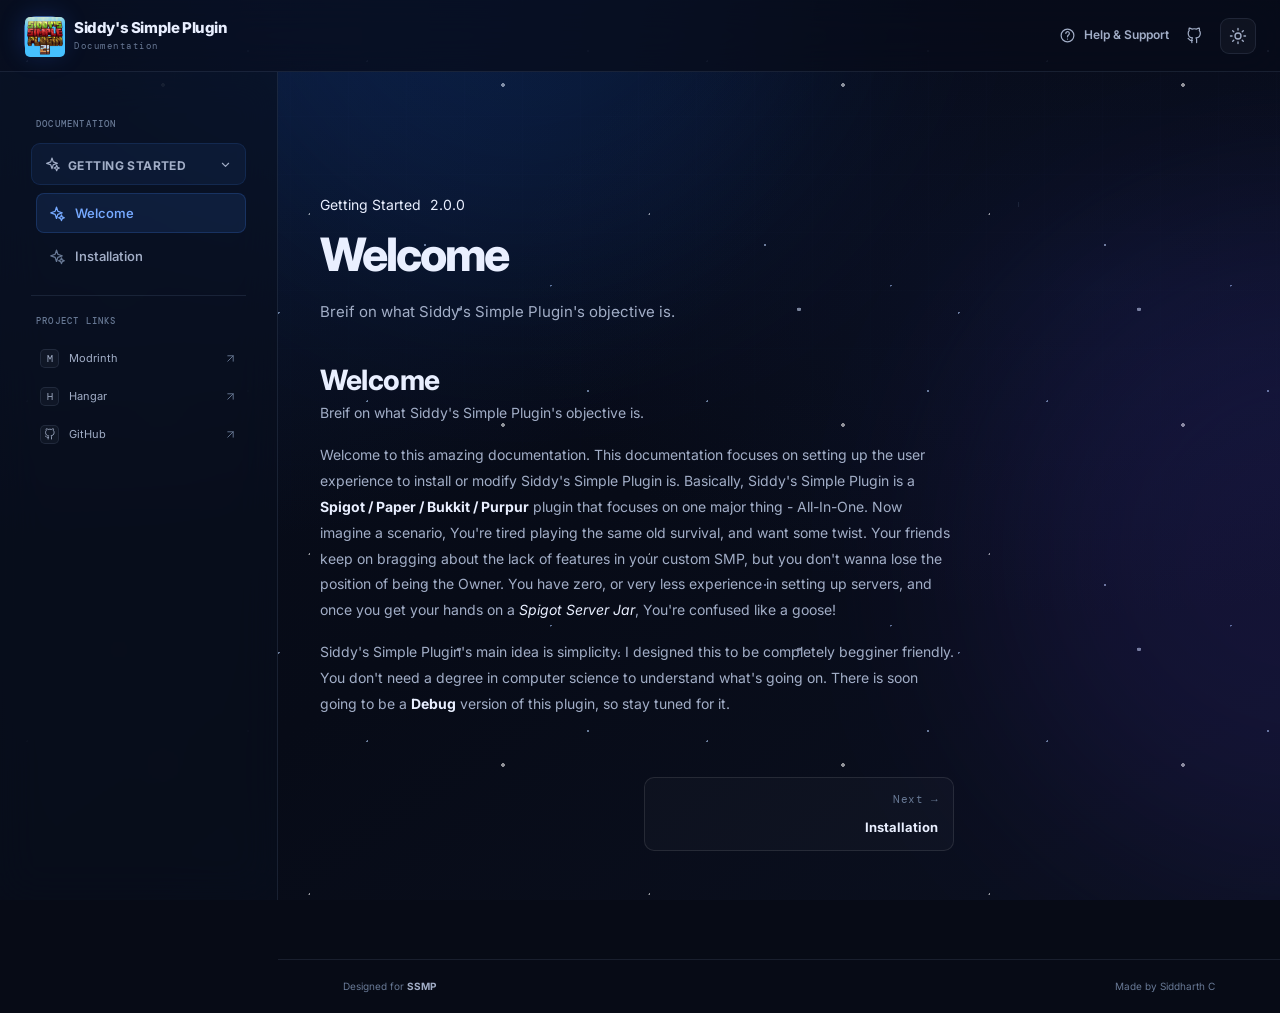
==== index.html @ e2af3f94 "Added Documentation Website" ====
<!DOCTYPE html>
<html lang="en">
<head>
    <meta charset="UTF-8">
    <meta name="viewport" content="width=device-width, initial-scale=1.0">
    <meta name="theme-color" content="#080d1c">
    <meta name="description" content="Official documentation for Siddy's Simple Plugin — a powerful, lightweight Minecraft server plugin.">
    <title>SSMP Documentation</title>

    <link rel="preconnect" href="https://fonts.googleapis.com">
    <link rel="preconnect" href="https://fonts.gstatic.com" crossorigin>
    <link href="https://fonts.googleapis.com/css2?family=DM+Mono:wght@400;500&family=Inter:wght@400;500;600;700;800&display=swap" rel="stylesheet">

    <link rel="stylesheet" href="assets/css/style.css">

    <script src="assets/js/config.js" defer></script>
    <script src="assets/js/markdown.js" defer></script>
    <script src="assets/js/navigation.js" defer></script>
    <script src="assets/js/search.js" defer></script>
    <script src="assets/js/app.js" defer></script>
</head>

<body>
    <div class="space-background" aria-hidden="true">
        <div class="space-grid"></div>
        <div class="space-stars"></div>
        <div class="nebula nebula-one"></div>
        <div class="nebula nebula-two"></div>
    </div>
    

    <div class="app-shell">

        <header class="topbar">

            <div class="topbar-brand">
                <button
                    class="icon-button mobile-menu-button"
                    id="mobile-menu-button"
                    type="button"
                    aria-label="Open navigation"
                    aria-controls="sidebar"
                    aria-expanded="false"
                >
                    <svg viewBox="0 0 24 24" aria-hidden="true">
                        <path d="M4 6h16M4 12h16M4 18h16"/>
                    </svg>
                </button>

                <a class="brand-link" >
                    <div class="brand-logo">
    <img src="./external-textures/main-logo-renewed_image.png" alt="SSMP Documentation" class="brand-logo-image" height="40px" style="border-radius: 5px;">
</div>

                    <div class="brand-copy">
                        <span class="brand-name">Siddy's Simple Plugin</span>
                        <span class="brand-subtitle">Documentation</span>
                    </div>
                </a>
            </div>
                

            <div class="topbar-actions">

                <a
                    class="topbar-link"
                    id="help-link"
                    href="https://github.com/SiddharthC0/siddys-simple-plugin/issues"
                    target="_blank"
                    rel="noopener noreferrer"
                >
                    <svg viewBox="0 0 24 24" aria-hidden="true">
                        <circle cx="12" cy="12" r="9"/>
                        <path d="M9.6 9a2.5 2.5 0 1 1 4.3 1.8c-1.1 1-1.9 1.3-1.9 3"/>
                        <path d="M12 17h.01"/>
                    </svg>

                    <span>Help &amp; Support</span>
                </a>

                <a
                    class="github-link"
                    id="github-link"
                    href="https://github.com/SiddharthC0/siddys-simple-plugin"
                    target="_blank"
                    rel="noopener noreferrer"
                    aria-label="GitHub repository"
                >
                    <svg viewBox="0 0 24 24" aria-hidden="true">
                        <path d="M9 19c-4.3 1.4-4.3-2.5-6-3m12 6v-3.9a3.4 3.4 0 0 0-.9-2.7c3-.3 6.1-1.5 6.1-6.7a5.2 5.2 0 0 0-1.4-3.6 4.8 4.8 0 0 0-.1-3.6s-1.1-.3-3.7 1.4a13 13 0 0 0-6.7 0C5.7 1.2 4.6 1.5 4.6 1.5a4.8 4.8 0 0 0-.1 3.6 5.2 5.2 0 0 0-1.4 3.6c0 5.2 3.1 6.4 6.1 6.7a3.4 3.4 0 0 0-.9 2.7V22"/>
                    </svg>
                </a>

                <button
                    class="icon-button theme-toggle"
                    id="theme-toggle"
                    type="button"
                    aria-label="Toggle light and dark theme"
                >
                    <svg class="sun-icon" viewBox="0 0 24 24" aria-hidden="true">
                        <circle cx="12" cy="12" r="4"/>
                        <path d="M12 2v2m0 16v2M4.93 4.93l1.42 1.42m11.3 11.3 1.42 1.42M2 12h2m16 0h2M4.93 19.07l1.42-1.42m11.3-11.3 1.42-1.42"/>
                    </svg>

                    <svg class="moon-icon" viewBox="0 0 24 24" aria-hidden="true">
                        <path d="M20.5 14.5A8.5 8.5 0 0 1 9.5 3.5 8.5 8.5 0 1 0 20.5 14.5Z"/>
                    </svg>
                </button>

            </div>
        </header>

        <div class="workspace">

            <aside class="sidebar" id="sidebar">
                <div class="sidebar-inner">

                    <div class="sidebar-section-heading">
                        <span>DOCUMENTATION</span>
                    </div>

                    <nav
                        class="navigation"
                        id="documentation-navigation"
                        aria-label="Documentation navigation"
                    >
                        <div class="navigation-loading">
                            Loading documentation...
                        </div>
                    </nav>

                    <div class="sidebar-divider"></div>

                    <div class="sidebar-section-heading">
                        <span>PROJECT LINKS</span>
                    </div>

                    <nav class="project-links" aria-label="Project links">

                        <a
                            id="modrinth-link"
                            href="https://modrinth.com/plugin/siddys-simple-plugin"
                            target="_blank"
                            rel="noopener noreferrer"
                        >
                            <span class="project-link-icon">M</span>
                            <span>Modrinth</span>

                            <svg viewBox="0 0 24 24" aria-hidden="true">
                                <path d="M7 17 17 7M7 7h10v10"/>
                            </svg>
                        </a>

                        <a
                            id="hangar-link"
                            href="https://hangar.papermc.io/"
                            target="_blank"
                            rel="noopener noreferrer"
                        >
                            <span class="project-link-icon">H</span>
                            <span>Hangar</span>

                            <svg viewBox="0 0 24 24" aria-hidden="true">
                                <path d="M7 17 17 7M7 7h10v10"/>
                            </svg>
                        </a>

                        <a
                            href="https://github.com/SiddharthC0/siddys-simple-plugin"
                            target="_blank"
                            rel="noopener noreferrer"
                        >
                            <span class="project-link-icon">
                                <svg viewBox="0 0 24 24" aria-hidden="true">
                                    <path d="M9 19c-4.3 1.4-4.3-2.5-6-3m12 6v-3.9a3.4 3.4 0 0 0-.9-2.7c3-.3 6.1-1.5 6.1-6.7a5.2 5.2 0 0 0-1.4-3.6 4.8 4.8 0 0 0-.1-3.6s-1.1-.3-3.7 1.4a13 13 0 0 0-6.7 0C5.7 1.2 4.6 1.5 4.6 1.5a4.8 4.8 0 0 0-.1 3.6 5.2 5.2 0 0 0-1.4 3.6c0 5.2 3.1 6.4 6.1 6.7a3.4 3.4 0 0 0-.9 2.7V22"/>
                                </svg>
                            </span>

                            <span>GitHub</span>

                            <svg viewBox="0 0 24 24" aria-hidden="true">
                                <path d="M7 17 17 7M7 7h10v10"/>
                            </svg>
                        </a>

                    </nav>

                    
                </div>
            </aside>

            <div class="sidebar-backdrop" id="sidebar-backdrop"></div>

            <main class="main-area" id="main-area">

                
                <div class="document-layout">

                    <article class="document" id="document-content">
                        <div class="document-loading">
                            <div class="loading-orbit"></div>
                            <span>Preparing your documentation...</span>
                        </div>
                    </article>

                    <aside class="toc-sidebar" id="toc-sidebar">
                        <div class="toc-sticky">

                            <span class="toc-heading"></span>

                            <nav
                                class="table-of-contents"
                                id="table-of-contents"
                                aria-label="On this page"
                            >
                                <span class="toc-empty">No sections yet.</span>
                            </nav>

                        </div>
                    </aside>

                </div>

                <footer class="document-footer">
                    <span>Designed for <strong>SSMP</strong></span>
                    <span>Made by Siddharth C</span>
                </footer>

            </main>

        </div>
    </div>

    <div class="search-overlay" id="search-overlay" aria-hidden="true">

        <div class="search-dialog" role="dialog" aria-modal="true" aria-label="Search documentation">

            <div class="search-input-wrapper">

                <svg viewBox="0 0 24 24" aria-hidden="true">
                    <circle cx="11" cy="11" r="7"/>
                    <path d="m16 16 4 4"/>
                </svg>

                <input
                    id="search-input"
                    type="search"
                    placeholder="Search documentation..."
                    autocomplete="off"
                >

                <kbd>ESC</kbd>

            </div>

            <div class="search-results" id="search-results">

                <div class="search-empty-state">

                    <span class="search-empty-icon">
                        <svg viewBox="0 0 24 24" aria-hidden="true">
                            <circle cx="11" cy="11" r="7"/>
                            <path d="m16 16 4 4"/>
                        </svg>
                    </span>

                    <strong>Find something</strong>
                    <span>Search pages, commands, permissions and more.</span>

                </div>

            </div>

            <div class="search-dialog-footer">
                <span><kbd>↑</kbd><kbd>↓</kbd> Navigate</span>
                <span><kbd>ENTER</kbd> Open</span>
                <span><kbd>ESC</kbd> Close</span>
            </div>

        </div>

    </div>

    
    <div class="toast-container" id="toast-container" aria-live="polite"></div>

    <noscript>
        <div class="noscript-warning">
            This documentation website requires JavaScript to display its content.
        </div>
    </noscript>

</body>
</html>
---- assets/css/style.css ----
:root {
    color-scheme: dark;
    --bg: #070b16;
    --bg-secondary: #0b1121;
    --surface: rgba(15, 23, 42, .78);
    --surface-solid: #101a2d;
    --surface-hover: rgba(35, 52, 82, .55);
    --surface-active: rgba(44, 91, 170, .17);
    --border: rgba(148, 169, 207, .13);
    --border-strong: rgba(148, 169, 207, .22);
    --text: #e9efff;
    --text-secondary: #a2aec7;
    --text-muted: #687995;
    --accent: #76a9ff;
    --accent-strong: #4389ff;
    --accent-soft: rgba(73, 137, 255, .14);
    --accent-glow: rgba(49, 115, 255, .22);
    --success: #4dd5a0;
    --warning: #f4bd68;
    --danger: #ff7185;
    --code-bg: #080e1b;
    --topbar-height: 72px;
    --sidebar-width: 278px;
    --toc-width: 220px;
    --content-width: 820px;
    --radius-sm: 8px;
    --radius-md: 12px;
    --radius-lg: 18px;
    --font: "Inter", -apple-system, BlinkMacSystemFont, "Segoe UI", sans-serif;
    --mono: "DM Mono", Consolas, monospace;
    --transition: .2s ease;
}

[data-theme="light"] {
    color-scheme: light;
    --bg: #edf2fb;
    --bg-secondary: #f5f7fc;
    --surface: rgba(255, 255, 255, .82);
    --surface-solid: #ffffff;
    --surface-hover: rgba(222, 233, 251, .8);
    --surface-active: rgba(61, 119, 224, .10);
    --border: rgba(50, 75, 119, .13);
    --border-strong: rgba(50, 75, 119, .23);
    --text: #17243c;
    --text-secondary: #52627d;
    --text-muted: #8492aa;
    --accent: #326fd1;
    --accent-strong: #245fc0;
    --accent-soft: rgba(50, 111, 209, .10);
    --accent-glow: rgba(49, 115, 255, .12);
    --success: #148b63;
    --warning: #a66a14;
    --danger: #c83e58;
    --code-bg: #e9eef8;
}

* {
    box-sizing: border-box;
    margin: 0;
    padding: 0;
}

html {
    scroll-behavior: smooth;
    scroll-padding-top: 100px;
}

body {
    min-height: 100vh;
    overflow-x: hidden;
    background: var(--bg);
    color: var(--text);
    font-family: var(--font);
    font-size: 14px;
    line-height: 1.7;
    transition: background var(--transition), color var(--transition);
}

button,
input,
textarea {
    font: inherit;
}

button,
a {
    -webkit-tap-highlight-color: transparent;
}

button {
    color: inherit;
}

a {
    color: var(--accent);
    text-decoration: none;
}

a:hover {
    color: var(--accent-strong);
}

button:focus-visible,
a:focus-visible,
input:focus-visible,
textarea:focus-visible {
    outline: 2px solid var(--accent);
    outline-offset: 3px;
}

::selection {
    color: #fff;
    background: rgba(65, 128, 255, .42);
}

::-webkit-scrollbar {
    width: 8px;
    height: 8px;
}

::-webkit-scrollbar-track {
    background: transparent;
}

::-webkit-scrollbar-thumb {
    border: 2px solid transparent;
    border-radius: 20px;
    background: rgba(133, 157, 197, .27);
    background-clip: padding-box;
}

::-webkit-scrollbar-thumb:hover {
    background: rgba(133, 157, 197, .48);
    background-clip: padding-box;
}

/* Cosmic background */

.space-background {
    position: fixed;
    z-index: -1;
    inset: 0;
    overflow: hidden;
    pointer-events: none;
    background:
        radial-gradient(ellipse at 12% 4%, rgba(20, 61, 133, .23), transparent 42%),
        radial-gradient(ellipse at 86% 32%, rgba(27, 44, 105, .18), transparent 38%),
        linear-gradient(145deg, #080e1e 0%, #070b17 52%, #0b1020 100%);
}

[data-theme="light"] .space-background {
    background:
        radial-gradient(ellipse at 12% 4%, rgba(83, 145, 244, .13), transparent 42%),
        radial-gradient(ellipse at 86% 32%, rgba(123, 113, 230, .09), transparent 38%),
        linear-gradient(145deg, #edf3ff 0%, #f6f8fd 52%, #eaf0fc 100%);
}

.space-grid {
    position: absolute;
    inset: 0;
    opacity: .2;
    background-image:
        linear-gradient(rgba(112, 148, 207, .075) 1px, transparent 1px),
        linear-gradient(90deg, rgba(112, 148, 207, .075) 1px, transparent 1px);
    background-size: 58px 58px;
    mask-image: linear-gradient(to bottom, black, transparent 90%);
}

.space-stars {
    position: absolute;
    inset: 0;
    opacity: .55;
    background-image:
        radial-gradient(1px 1px at 8% 18%, #b8d4ff 90%, transparent),
        radial-gradient(1px 1px at 25% 72%, #c3d8ff 90%, transparent),
        radial-gradient(2px 2px at 48% 25%, #fff 90%, transparent),
        radial-gradient(1px 1px at 73% 15%, #b8d4ff 90%, transparent),
        radial-gradient(1px 1px at 91% 63%, #fff 90%, transparent),
        radial-gradient(1px 1px at 62% 84%, #a9c8ff 90%, transparent),
        radial-gradient(2px 2px at 35% 91%, #d5e3ff 90%, transparent),
        radial-gradient(1px 1px at 82% 92%, #b8d4ff 90%, transparent);
    background-size: 340px 340px;
}

[data-theme="light"] .space-stars {
    opacity: .25;
}

.nebula {
    position: absolute;
    width: 650px;
    height: 650px;
    border-radius: 50%;
    filter: blur(110px);
    opacity: .13;
}

.nebula-one {
    top: -380px;
    left: 15%;
    background: #1765e9;
}

.nebula-two {
    right: -350px;
    top: 25%;
    background: #5839d9;
}

[data-theme="light"] .nebula {
    opacity: .08;
}

/* Application layout */

.app-shell {
    min-height: 100vh;
}

.topbar {
    position: fixed;
    z-index: 100;
    top: 0;
    right: 0;
    left: 0;
    display: flex;
    align-items: center;
    justify-content: space-between;
    height: var(--topbar-height);
    padding: 0 30px;
    border-bottom: 1px solid var(--border);
    background: rgba(7, 12, 25, .72);
    backdrop-filter: blur(24px);
    -webkit-backdrop-filter: blur(24px);
}

[data-theme="light"] .topbar {
    background: rgba(248, 250, 255, .78);
}

.topbar-brand,
.topbar-actions,
.brand-link,
.topbar-center {
    display: flex;
    align-items: center;
}

.topbar-brand {
    width: var(--sidebar-width);
    flex-shrink: 0;
}

.brand-link {
    gap: 11px;
    color: var(--text);
}

.brand-link:hover {
    color: var(--text);
}

.brand-logo {
    display: grid;
    width: 39px;
    height: 39px;
    place-items: center;
    border: 1px solid rgba(130, 174, 255, .34);
    border-radius: 12px;
    background: linear-gradient(145deg, #235eb8, #13294f);
    box-shadow: 0 0 26px rgba(51, 118, 255, .23), inset 0 1px rgba(255, 255, 255, .15);
    color: white;
    font-size: 19px;
    font-weight: 800;
}

.brand-copy {
    display: flex;
    flex-direction: column;
    line-height: 1.3;
}

.brand-name {
    font-size: 15px;
    font-weight: 800;
    letter-spacing: -.4px;
}

.brand-subtitle {
    margin-top: 3px;
    color: var(--text-muted);
    font-family: var(--mono);
    font-size: 9px;
    letter-spacing: 1.5px;
}

.topbar-center {
    flex: 1;
    justify-content: center;
    padding: 0 20px;
}

.search-trigger {
    display: flex;
    width: min(100%, 390px);
    height: 40px;
    align-items: center;
    justify-content: space-between;
    padding: 0 11px;
    border: 1px solid var(--border);
    border-radius: 9px;
    background: rgba(255, 255, 255, .035);
    color: var(--text-muted);
    cursor: pointer;
    transition: var(--transition);
}

.search-trigger:hover {
    border-color: var(--border-strong);
    background: var(--surface-hover);
    color: var(--text-secondary);
}

.search-trigger-left {
    display: flex;
    align-items: center;
    gap: 10px;
    font-size: 12px;
}

.search-trigger svg,
.topbar-link svg,
.github-link svg,
.icon-button svg,
.project-links svg,
.toc-feedback svg {
    width: 17px;
    height: 17px;
    flex-shrink: 0;
    fill: none;
    stroke: currentColor;
    stroke-width: 1.7;
    stroke-linecap: round;
    stroke-linejoin: round;
}

.keyboard-shortcut,
.search-dialog-footer kbd,
.search-input-wrapper kbd {
    display: inline-flex;
    align-items: center;
    gap: 3px;
}

kbd {
    padding: 2px 5px;
    border: 1px solid var(--border-strong);
    border-radius: 5px;
    background: rgba(255, 255, 255, .045);
    color: var(--text-muted);
    font-family: var(--mono);
    font-size: 10px;
    line-height: 1.5;
}

.topbar-actions {
    gap: 17px;
    justify-content: flex-end;
    min-width: 280px;
}

.topbar-link {
    display: flex;
    align-items: center;
    gap: 8px;
    color: var(--text-secondary);
    font-size: 12px;
    font-weight: 600;
    white-space: nowrap;
    transition: var(--transition);
}

.topbar-link:hover,
.github-link:hover {
    color: var(--accent);
}

.github-link {
    display: flex;
    align-items: center;
    color: var(--text-secondary);
}

.icon-button {
    display: grid;
    width: 36px;
    height: 36px;
    flex-shrink: 0;
    place-items: center;
    border: 1px solid transparent;
    border-radius: 9px;
    background: transparent;
    color: var(--text-secondary);
    cursor: pointer;
    transition: var(--transition);
}

.icon-button:hover {
    border-color: var(--border);
    background: var(--surface-hover);
    color: var(--text);
}

.theme-toggle {
    position: relative;
    overflow: hidden;
    border-color: var(--border);
    background: rgba(255, 255, 255, .035);
}

.theme-toggle svg {
    grid-area: 1 / 1;
    width: 18px;
    height: 18px;
    fill: none;
    stroke: currentColor;
    stroke-width: 1.8;
    stroke-linecap: round;
    stroke-linejoin: round;
    pointer-events: none;
}

.theme-toggle .sun-icon {
    display: block;
}

.theme-toggle .moon-icon {
    display: none;
}

[data-theme="light"] .theme-toggle .sun-icon {
    display: none;
}

[data-theme="light"] .theme-toggle .moon-icon {
    display: block;
}

.mobile-menu-button {
    display: none;
}

.workspace {
    display: flex;
    min-height: 100vh;
    padding-top: var(--topbar-height);
}

/* Sidebar */

.sidebar {
    position: fixed;
    z-index: 80;
    top: var(--topbar-height);
    bottom: 0;
    left: 0;
    width: var(--sidebar-width);
    border-right: 1px solid var(--border);
    background: rgba(9, 15, 29, .62);
    backdrop-filter: blur(20px);
    -webkit-backdrop-filter: blur(20px);
}

[data-theme="light"] .sidebar {
    background: rgba(246, 249, 255, .78);
}

.sidebar-inner {
    display: flex;
    height: 100%;
    flex-direction: column;
    overflow-y: auto;
    padding: 25px 17px 14px;
}

.sidebar-project {
    display: flex;
    align-items: center;
    gap: 11px;
    padding: 4px 3px 18px;
}

.project-icon {
    display: grid;
    width: 39px;
    height: 39px;
    flex-shrink: 0;
    place-items: center;
    border: 1px solid var(--border-strong);
    border-radius: 11px;
    background: var(--accent-soft);
    color: var(--accent);
}

.project-icon svg {
    width: 20px;
    height: 20px;
    fill: none;
    stroke: currentColor;
    stroke-width: 1.6;
    stroke-linejoin: round;
    stroke-linecap: round;
}

.project-info {
    display: flex;
    min-width: 0;
    flex: 1;
    flex-direction: column;
}

.project-title {
    overflow: hidden;
    color: var(--text);
    font-size: 11px;
    font-weight: 700;
    text-overflow: ellipsis;
    white-space: nowrap;
}

.project-version {
    margin-top: 4px;
    color: var(--text-muted);
    font-family: var(--mono);
    font-size: 9px;
    letter-spacing: .6px;
}

.status-indicator {
    width: 7px;
    height: 7px;
    flex-shrink: 0;
    border-radius: 50%;
    background: var(--success);
    box-shadow: 0 0 10px rgba(77, 213, 160, .55);
}

.sidebar-divider {
    height: 1px;
    margin: 4px 0 18px;
    background: var(--border);
}

.sidebar-section-heading {
    display: flex;
    align-items: center;
    justify-content: space-between;
    margin: 0 5px 11px;
    color: var(--text-muted);
    font-family: var(--mono);
    font-size: 9px;
    font-weight: 500;
    letter-spacing: 1.2px;
}

.sidebar-add-button {
    display: grid;
    width: 23px;
    height: 23px;
    place-items: center;
    border: 1px solid var(--border);
    border-radius: 6px;
    background: transparent;
    color: var(--text-muted);
    font-size: 17px;
    line-height: 1;
    cursor: pointer;
    transition: var(--transition);
}

.sidebar-add-button:hover {
    border-color: var(--accent);
    background: var(--accent-soft);
    color: var(--accent);
}

.navigation {
    display: flex;
    flex-direction: column;
    gap: 3px;
}

.navigation-loading {
    padding: 12px 9px;
    color: var(--text-muted);
    font-size: 11px;
}

.nav-group {
    display: flex;
    flex-direction: column;
    gap: 3px;
    margin-bottom: 8px;
}

.nav-group-title {
    display: flex;
    align-items: center;
    justify-content: space-between;
    padding: 9px 8px 5px;
    color: var(--text-muted);
    font-size: 10px;
    font-weight: 700;
    letter-spacing: .5px;
    text-transform: uppercase;
}

.nav-item {
    display: flex;
    min-height: 36px;
    align-items: center;
    gap: 10px;
    padding: 7px 10px;
    border: 1px solid transparent;
    border-radius: 8px;
    background: transparent;
    color: var(--text-secondary);
    font-size: 12px;
    font-weight: 500;
    text-align: left;
    cursor: pointer;
    transition: var(--transition);
}

.nav-item:hover {
    background: var(--surface-hover);
    color: var(--text);
}

.nav-item.active {
    border-color: rgba(94, 150, 255, .15);
    background: var(--surface-active);
    color: var(--accent);
    font-weight: 650;
}

.nav-item-icon {
    display: grid;
    width: 17px;
    height: 17px;
    flex-shrink: 0;
    place-items: center;
    color: var(--text-muted);
    font-size: 13px;
}

.nav-item.active .nav-item-icon {
    color: var(--accent);
}

.nav-item-label {
    overflow: hidden;
    flex: 1;
    text-overflow: ellipsis;
    white-space: nowrap;
}

.nav-item-actions {
    display: flex;
    gap: 2px;
    opacity: 0;
    transition: var(--transition);
}

.nav-item:hover .nav-item-actions,
.nav-item:focus-within .nav-item-actions {
    opacity: 1;
}

.nav-action {
    display: grid;
    width: 22px;
    height: 22px;
    place-items: center;
    border: 0;
    border-radius: 5px;
    background: transparent;
    color: var(--text-muted);
    cursor: pointer;
}

.nav-action:hover {
    background: var(--surface-hover);
    color: var(--text);
}

.nav-action svg {
    width: 12px;
    height: 12px;
    fill: none;
    stroke: currentColor;
    stroke-width: 1.8;
}

.nav-children {
    display: flex;
    flex-direction: column;
    gap: 2px;
    margin-left: 17px;
    padding-left: 10px;
    border-left: 1px solid var(--border);
}

.nav-children .nav-item {
    min-height: 32px;
    font-size: 11px;
}

.project-links {
    display: flex;
    flex-direction: column;
    gap: 3px;
}

.project-links a {
    display: flex;
    align-items: center;
    gap: 10px;
    padding: 8px 9px;
    border-radius: 7px;
    color: var(--text-secondary);
    font-size: 11px;
    transition: var(--transition);
}

.project-links a:hover {
    background: var(--surface-hover);
    color: var(--text);
}

.project-links a > svg {
    width: 13px;
    height: 13px;
    margin-left: auto;
    color: var(--text-muted);
}

.project-link-icon {
    display: grid;
    width: 19px;
    height: 19px;
    flex-shrink: 0;
    place-items: center;
    border: 1px solid var(--border);
    border-radius: 5px;
    background: rgba(255, 255, 255, .035);
    color: var(--text-secondary);
    font-family: var(--mono);
    font-size: 10px;
}

.project-link-icon svg {
    width: 12px;
    height: 12px;
    fill: none;
    stroke: currentColor;
    stroke-width: 1.7;
}

.sidebar-bottom {
    position: relative;
    overflow: hidden;
    margin-top: auto;
    padding-top: 22px;
}

.sidebar-bottom-glow {
    position: absolute;
    right: 0;
    bottom: 45px;
    left: 0;
    height: 90px;
    border-radius: 50%;
    background: rgba(50, 105, 218, .13);
    filter: blur(35px);
    pointer-events: none;
}

.sidebar-bottom-content {
    position: relative;
    display: flex;
    align-items: center;
    gap: 10px;
    padding: 12px;
    border: 1px solid var(--border);
    border-radius: 10px;
    background: rgba(255, 255, 255, .025);
}

.sidebar-bottom-icon {
    display: grid;
    width: 31px;
    height: 31px;
    flex-shrink: 0;
    place-items: center;
    border-radius: 8px;
    background: var(--accent-soft);
    color: var(--accent);
}

.sidebar-bottom-icon svg {
    width: 16px;
    height: 16px;
    fill: none;
    stroke: currentColor;
    stroke-width: 1.6;
    stroke-linecap: round;
}

.sidebar-bottom-content div:last-child {
    display: flex;
    flex-direction: column;
    line-height: 1.5;
}

.sidebar-bottom-content strong {
    color: var(--text-secondary);
    font-size: 10px;
    font-weight: 650;
}

.sidebar-bottom-content span {
    color: var(--text-muted);
    font-size: 10px;
}

.sidebar-footer {
    display: flex;
    justify-content: space-between;
    padding: 13px 3px 2px;
    color: var(--text-muted);
    font-family: var(--mono);
    font-size: 8px;
    letter-spacing: .4px;
}

/* Main document area */

.main-area {
    display: flex;
    min-width: 0;
    min-height: calc(100vh - var(--topbar-height));
    flex: 1;
    flex-direction: column;
    margin-left: var(--sidebar-width);
}

.document-layout {
    display: grid;
    width: 100%;
    max-width: 1420px;
    grid-template-columns: minmax(0, 1fr) var(--toc-width);
    gap: 54px;
    margin: 0 auto;
    padding: 60px 65px 80px;
}

.document {
    width: 100%;
    max-width: var(--content-width);
    min-width: 0;
    margin: 0 auto;
}

.document-loading {
    display: flex;
    min-height: 350px;
    align-items: center;
    justify-content: center;
    flex-direction: column;
    gap: 16px;
    color: var(--text-muted);
    font-size: 12px;
}

.loading-orbit {
    width: 33px;
    height: 33px;
    border: 2px solid var(--border-strong);
    border-top-color: var(--accent);
    border-radius: 50%;
    animation: orbit .8s linear infinite;
}

@keyframes orbit {
    to {
        transform: rotate(360deg);
    }
}

.document-header {
    margin-bottom: 36px;
}

.breadcrumbs {
    display: flex;
    flex-wrap: wrap;
    align-items: center;
    gap: 8px;
    margin-bottom: 23px;
    color: var(--text-muted);
    font-size: 11px;
}

.breadcrumbs a {
    color: var(--text-secondary);
}

.breadcrumbs a:hover {
    color: var(--accent);
}

.breadcrumb-separator {
    color: var(--text-muted);
}

.document-eyebrow {
    display: inline-flex;
    align-items: center;
    gap: 7px;
    margin-bottom: 13px;
    color: var(--accent);
    font-family: var(--mono);
    font-size: 10px;
    font-weight: 500;
    letter-spacing: 1.4px;
    text-transform: uppercase;
}

.document-eyebrow::before {
    width: 6px;
    height: 6px;
    border-radius: 50%;
    background: var(--accent);
    box-shadow: 0 0 10px var(--accent);
    content: "";
}

.document-title {
    margin-bottom: 14px;
    color: var(--text);
    font-size: clamp(31px, 4vw, 43px);
    font-weight: 800;
    letter-spacing: -1.9px;
    line-height: 1.18;
}

.document-description {
    max-width: 690px;
    color: var(--text-secondary);
    font-size: 15px;
    line-height: 1.85;
}

.document-meta {
    display: flex;
    flex-wrap: wrap;
    gap: 9px;
    margin-top: 21px;
}

.meta-pill {
    display: inline-flex;
    align-items: center;
    gap: 6px;
    padding: 4px 9px;
    border: 1px solid var(--border);
    border-radius: 6px;
    background: rgba(255, 255, 255, .025);
    color: var(--text-muted);
    font-family: var(--mono);
    font-size: 9px;
}

.meta-pill svg {
    width: 12px;
    height: 12px;
    fill: none;
    stroke: currentColor;
    stroke-width: 1.7;
}

.document-body {
    color: var(--text-secondary);
    font-size: 13px;
    line-height: 1.9;
}

.document-body > * + * {
    margin-top: 19px;
}

.document-body h1,
.document-body h2,
.document-body h3,
.document-body h4 {
    position: relative;
    scroll-margin-top: 105px;
    color: var(--text);
    font-weight: 750;
    line-height: 1.35;
    letter-spacing: -.5px;
}

.document-body h1 {
    margin-top: 37px;
    font-size: 28px;
}

.document-body h2 {
    margin-top: 45px;
    padding-bottom: 12px;
    border-bottom: 1px solid var(--border);
    font-size: 21px;
}

.document-body h3 {
    margin-top: 30px;
    font-size: 16px;
}

.document-body h4 {
    margin-top: 22px;
    font-size: 14px;
}

.document-body p {
    color: var(--text-secondary);
}

.document-body strong {
    color: var(--text);
    font-weight: 700;
}

.document-body em {
    color: var(--text);
}

.document-body a {
    color: var(--accent);
    text-decoration: underline;
    text-decoration-color: rgba(118, 169, 255, .35);
    text-underline-offset: 3px;
}

.document-body a:hover {
    text-decoration-color: var(--accent);
}

.document-body ul,
.document-body ol {
    display: flex;
    flex-direction: column;
    gap: 7px;
    padding-left: 23px;
}

.document-body li {
    padding-left: 3px;
}

.document-body li::marker {
    color: var(--accent);
}

.document-body blockquote {
    padding: 13px 17px;
    border-left: 3px solid var(--accent);
    border-radius: 0 8px 8px 0;
    background: var(--accent-soft);
    color: var(--text-secondary);
}

.document-body hr {
    height: 1px;
    margin: 30px 0;
    border: 0;
    background: var(--border);
}

.document-body img {
    display: block;
    max-width: 100%;
    height: auto;
    margin: 25px auto;
    border: 1px solid var(--border);
    border-radius: 12px;
}

.document-body code:not(pre code) {
    padding: 3px 6px;
    border: 1px solid var(--border);
    border-radius: 5px;
    background: var(--accent-soft);
    color: var(--accent);
    font-family: var(--mono);
    font-size: .9em;
}

.document-body pre {
    position: relative;
    overflow-x: auto;
    margin: 10px 0;
    padding: 20px;
    border: 1px solid var(--border);
    border-radius: 11px;
    background: var(--code-bg);
    color: #c6d7f5;
    font-family: var(--mono);
    font-size: 11px;
    line-height: 1.9;
    tab-size: 4;
}

.document-body pre > .copy-code-button {
    display: flex;
    width: fit-content;
    position: relative;
    left: 0;
    margin: 0px 0 0;
    align-items: center;
    gap: 6px;
    padding: 4px 8px;
    border: 1px solid var(--border);
    border-radius: 5px;
    background: transparent;
    color: var(--text-secondary);
    font-size: 9px;
    cursor: pointer;
    transition: var(--transition);
}

.document-body pre code {
    color: inherit;
    font-family: inherit;
}

.code-header {
    display: flex;
    align-items: center;
    justify-content: space-between;
    margin: -20px -20px 14px;
    padding: 9px 14px;
    border-bottom: 1px solid var(--border);
    color: var(--text-muted);
    font-family: var(--mono);
    font-size: 9px;
}

.copy-code-button {
    position: absolute;
    top: 10px;
    left: 10px;
    display: flex;
    width: fit-content;
    align-items: center;
    gap: 6px;
    padding: 4px 8px;
    border: 1px solid var(--border);
    border-radius: 5px;
    background: transparent;
    color: var(--text-secondary);
    font-size: 9px;
    cursor: pointer;
    transition: var(--transition);
}

.copy-code-button:hover {
    border-color: var(--accent);
    color: var(--accent);
}

.copy-code-button svg {
    width: 12px;
    height: 12px;
    fill: none;
    stroke: currentColor;
    stroke-width: 1.7;
}

.document-body table {
    width: 100%;
    overflow: hidden;
    border-collapse: collapse;
    border: 1px solid var(--border);
    border-radius: 9px;
    font-size: 11px;
    text-align: left;
}

.document-body th {
    background: rgba(255, 255, 255, .04);
    color: var(--text);
    font-weight: 700;
}

.document-body th,
.document-body td {
    padding: 11px 13px;
    border-bottom: 1px solid var(--border);
}

.document-body tr:last-child td {
    border-bottom: 0;
}

.document-body tr:hover td {
    background: rgba(255, 255, 255, .018);
}

.callout {
    display: flex;
    gap: 12px;
    padding: 14px 16px;
    border: 1px solid var(--border);
    border-left: 3px solid var(--accent);
    border-radius: 9px;
    background: var(--accent-soft);
}

.callout-icon {
    flex-shrink: 0;
    color: var(--accent);
    font-size: 15px;
}

.callout-content {
    min-width: 0;
}

.callout-title {
    display: block;
    margin-bottom: 3px;
    color: var(--text);
    font-size: 12px;
    font-weight: 700;
}

.callout-info {
    border-left-color: var(--accent);
}

.callout-success {
    border-left-color: var(--success);
    background: rgba(77, 213, 160, .07);
}

.callout-success .callout-icon {
    color: var(--success);
}

.callout-warning {
    border-left-color: var(--warning);
    background: rgba(244, 189, 104, .07);
}

.callout-warning .callout-icon {
    color: var(--warning);
}

.callout-danger {
    border-left-color: var(--danger);
    background: rgba(255, 113, 133, .07);
}

.callout-danger .callout-icon {
    color: var(--danger);
}

/* Table of contents */

.toc-sidebar {
    position: sticky;
    top: 100px;
    align-self: start;
    height: fit-content;
    max-height: calc(100vh - 120px);
    overflow-y: auto;
}

.toc-sticky {
    position: sticky;
    top: calc(var(--topbar-height) + 48px);
    display: flex;
    flex-direction: column;
    gap: 14px;
}

.toc-heading {
    color: var(--text-muted);
    font-family: var(--mono);
    font-size: 9px;
    font-weight: 500;
    letter-spacing: 1.2px;
}

.table-of-contents {
    display: flex;
    flex-direction: column;
    gap: 3px;
    padding-left: 11px;
    border-left: 1px solid var(--border);
}

.toc-link {
    display: block;
    padding: 5px 8px;
    border-left: 2px solid transparent;
    color: var(--text-muted);
    font-size: 10px;
    line-height: 1.6;
    transition: var(--transition);
}

.toc-link:hover {
    color: var(--text);
}

.toc-link.active {
    margin-left: -12px;
    border-left-color: var(--accent);
    color: var(--accent);
}

.toc-link.toc-level-3 {
    padding-left: 19px;
    font-size: 9px;
}

.toc-empty {
    color: var(--text-muted);
    font-size: 10px;
}

.toc-divider {
    height: 1px;
    background: var(--border);
}

.toc-feedback {
    display: inline-flex;
    align-items: center;
    gap: 7px;
    color: var(--text-muted);
    font-size: 10px;
    transition: var(--transition);
}

.toc-feedback:hover {
    color: var(--accent);
}

.toc-feedback svg {
    width: 13px;
    height: 13px;
}

/* Document navigation */

.document-navigation {
    display: grid;
    grid-template-columns: repeat(2, minmax(0, 1fr));
    gap: 12px;
    margin-top: 55px;
    padding-top: 24px;
    border-top: 1px solid var(--border);
}

.document-navigation a {
    display: flex;
    min-height: 75px;
    flex-direction: column;
    justify-content: center;
    gap: 5px;
    padding: 12px 15px;
    border: 1px solid var(--border);
    border-radius: 10px;
    background: rgba(255, 255, 255, .025);
    transition: var(--transition);
}

.document-navigation a:hover {
    border-color: rgba(118, 169, 255, .4);
    background: var(--surface-hover);
}

.document-navigation a:last-child {
    align-items: flex-end;
    text-align: right;
}

.document-navigation span {
    color: var(--text-muted);
    font-family: var(--mono);
    font-size: 9px;
    letter-spacing: .5px;
}

.document-navigation strong {
    color: var(--text);
    font-size: 11px;
}

.document-footer {
    display: flex;
    justify-content: space-between;
    gap: 15px;
    margin-top: auto;
    padding: 18px 65px;
    border-top: 1px solid var(--border);
    color: var(--text-muted);
    font-size: 10px;
}

.document-footer strong {
    color: var(--text-secondary);
}

/* Search overlay */

.search-overlay,
.editor-overlay {
    position: fixed;
    z-index: 300;
    inset: 0;
    display: none;
    align-items: flex-start;
    justify-content: center;
    padding: 13vh 20px 30px;
    background: rgba(1, 4, 12, .68);
    backdrop-filter: blur(9px);
    -webkit-backdrop-filter: blur(9px);
}

.search-overlay.open,
.editor-overlay.open {
    display: flex;
    animation: overlay-in .16s ease;
}

@keyframes overlay-in {
    from {
        opacity: 0;
    }
    to {
        opacity: 1;
    }
}

.search-dialog,
.editor-dialog {
    width: min(100%, 580px);
    overflow: hidden;
    border: 1px solid var(--border-strong);
    border-radius: 15px;
    background: var(--surface-solid);
    box-shadow: 0 28px 100px rgba(0, 0, 0, .45), 0 0 50px var(--accent-glow);
    animation: dialog-in .2s ease;
}

@keyframes dialog-in {
    from {
        opacity: 0;
        transform: translateY(-9px) scale(.985);
    }
    to {
        opacity: 1;
        transform: translateY(0) scale(1);
    }
}

.search-input-wrapper {
    display: flex;
    height: 64px;
    align-items: center;
    gap: 13px;
    padding: 0 19px;
    border-bottom: 1px solid var(--border);
}

.search-input-wrapper > svg {
    width: 19px;
    height: 19px;
    flex-shrink: 0;
    fill: none;
    stroke: var(--accent);
    stroke-width: 1.8;
}

.search-input-wrapper input {
    min-width: 0;
    flex: 1;
    border: 0;
    outline: none;
    background: transparent;
    color: var(--text);
    font-size: 14px;
}

.search-input-wrapper input::placeholder {
    color: var(--text-muted);
}

.search-input-wrapper input:focus-visible {
    outline: none;
}

.search-results {
    max-height: 380px;
    overflow-y: auto;
    padding: 12px;
}

.search-empty-state {
    display: flex;
    align-items: center;
    flex-direction: column;
    gap: 5px;
    padding: 38px 10px;
    color: var(--text-muted);
    text-align: center;
}

.search-empty-state strong {
    margin-top: 8px;
    color: var(--text-secondary);
    font-size: 12px;
}

.search-empty-state > span:last-child {
    font-size: 10px;
}

.search-empty-icon {
    display: grid;
    width: 40px;
    height: 40px;
    place-items: center;
    border: 1px solid var(--border);
    border-radius: 11px;
    background: var(--accent-soft);
    color: var(--accent);
}

.search-empty-icon svg {
    width: 18px;
    height: 18px;
    fill: none;
    stroke: currentColor;
    stroke-width: 1.7;
}

.search-result {
    display: flex;
    align-items: center;
    gap: 12px;
    padding: 11px;
    border: 1px solid transparent;
    border-radius: 8px;
    color: var(--text-secondary);
    cursor: pointer;
    transition: var(--transition);
}

.search-result:hover,
.search-result.selected {
    border-color: var(--border);
    background: var(--surface-hover);
}

.search-result-icon {
    display: grid;
    width: 32px;
    height: 32px;
    flex-shrink: 0;
    place-items: center;
    border-radius: 8px;
    background: var(--accent-soft);
    color: var(--accent);
}

.search-result-copy {
    display: flex;
    min-width: 0;
    flex: 1;
    flex-direction: column;
}

.search-result-copy strong {
    color: var(--text);
    font-size: 11px;
}

.search-result-copy span {
    overflow: hidden;
    color: var(--text-muted);
    font-size: 10px;
    text-overflow: ellipsis;
    white-space: nowrap;
}

.search-dialog-footer {
    display: flex;
    flex-wrap: wrap;
    justify-content: space-between;
    gap: 10px;
    padding: 11px 17px;
    border-top: 1px solid var(--border);
    color: var(--text-muted);
    font-size: 9px;
}

.search-dialog-footer > span {
    display: inline-flex;
    align-items: center;
    gap: 4px;
}

/* Documentation editor */

.editor-overlay {
    align-items: center;
    padding-top: 30px;
}

.editor-dialog {
    max-height: 90vh;
    overflow-y: auto;
    padding: 23px;
}

.editor-header {
    display: flex;
    align-items: flex-start;
    justify-content: space-between;
    margin-bottom: 23px;
}

.editor-eyebrow {
    color: var(--accent);
    font-family: var(--mono);
    font-size: 9px;
    letter-spacing: 1px;
}

.editor-header h2 {
    margin-top: 5px;
    color: var(--text);
    font-size: 21px;
    letter-spacing: -.5px;
}

.editor-header .icon-button {
    font-size: 22px;
}

#page-editor-form {
    display: flex;
    flex-direction: column;
    gap: 9px;
}

.form-label {
    margin-top: 8px;
    color: var(--text-secondary);
    font-size: 11px;
    font-weight: 650;
}

.form-input,
.form-textarea {
    width: 100%;
    border: 1px solid var(--border-strong);
    border-radius: 8px;
    background: var(--bg-secondary);
    color: var(--text);
    font-size: 12px;
    transition: var(--transition);
}

.form-input {
    height: 40px;
    padding: 0 12px;
}

.form-textarea {
    min-height: 190px;
    padding: 12px;
    resize: vertical;
    font-family: var(--mono);
    font-size: 11px;
    line-height: 1.8;
}

.form-input::placeholder,
.form-textarea::placeholder {
    color: var(--text-muted);
}

.form-input:focus,
.form-textarea:focus {
    border-color: var(--accent);
    outline: none;
    box-shadow: 0 0 0 3px var(--accent-soft);
}

.editor-markdown-hint {
    color: var(--text-muted);
    font-size: 10px;
}

.editor-actions {
    display: flex;
    justify-content: flex-end;
    gap: 9px;
    margin-top: 12px;
}

.button-primary,
.button-secondary {
    display: inline-flex;
    min-height: 38px;
    align-items: center;
    justify-content: center;
    gap: 10px;
    padding: 0 15px;
    border: 1px solid transparent;
    border-radius: 8px;
    font-size: 11px;
    font-weight: 650;
    cursor: pointer;
    transition: var(--transition);
}

.button-primary {
    border-color: rgba(135, 180, 255, .25);
    background: linear-gradient(135deg, #347ce7, #245bbd);
    color: white;
    box-shadow: 0 5px 18px rgba(39, 100, 211, .22);
}

.button-primary:hover {
    filter: brightness(1.12);
    transform: translateY(-1px);
}

.button-secondary {
    border-color: var(--border);
    background: transparent;
    color: var(--text-secondary);
}

.button-secondary:hover {
    background: var(--surface-hover);
    color: var(--text);
}

/* Toast notifications */

.toast-container {
    position: fixed;
    z-index: 500;
    right: 22px;
    bottom: 22px;
    display: flex;
    width: min(350px, calc(100vw - 40px));
    flex-direction: column;
    gap: 9px;
    pointer-events: none;
}

.toast {
    display: flex;
    align-items: center;
    gap: 10px;
    padding: 12px 15px;
    border: 1px solid var(--border-strong);
    border-radius: 10px;
    background: var(--surface-solid);
    box-shadow: 0 12px 40px rgba(0, 0, 0, .3);
    color: var(--text);
    font-size: 11px;
    animation: toast-in .2s ease;
}

.toast-icon {
    color: var(--success);
    font-size: 15px;
}

.toast.error .toast-icon {
    color: var(--danger);
}

@keyframes toast-in {
    from {
        opacity: 0;
        transform: translateY(8px);
    }
    to {
        opacity: 1;
        transform: translateY(0);
    }
}

/* Empty and error states */

.document-empty {
    padding: 60px 20px;
    border: 1px dashed var(--border-strong);
    border-radius: 14px;
    color: var(--text-muted);
    text-align: center;
}

.document-empty h2 {
    margin-bottom: 8px;
    color: var(--text);
    font-size: 19px;
}

.document-empty p {
    font-size: 12px;
}

.noscript-warning {
    position: fixed;
    z-index: 999;
    inset: 0;
    display: grid;
    place-items: center;
    padding: 30px;
    background: var(--bg);
    color: var(--text);
    text-align: center;
}

.sidebar-backdrop {
    display: none;
}

/* Responsive layouts */

@media (max-width: 1250px) {
    .document-layout {
        grid-template-columns: minmax(0, 1fr) 180px;
        gap: 30px;
        padding-right: 35px;
        padding-left: 35px;
    }

    .document-footer {
        padding-right: 35px;
        padding-left: 35px;
    }
}

@media (max-width: 1000px) {
    :root {
        --toc-width: 0px;
    }

    .document-layout {
        display: block;
        max-width: 900px;
        padding: 48px 45px 65px;
    }

    .toc-sidebar {
        display: none;
    }

    .document {
        max-width: none;
    }

    .document-footer {
        padding-right: 45px;
        padding-left: 45px;
    }

    .topbar-actions {
        min-width: 220px;
    }
}

@media (max-width: 760px) {
    :root {
        --topbar-height: 64px;
    }

    .topbar {
        padding: 0 15px;
    }

    .topbar-brand {
        width: auto;
        gap: 8px;
    }

    .mobile-menu-button {
        display: grid;
    }

    .brand-logo {
    display: flex;
    align-items: center;
    overflow: hidden;
}

.brand-logo-image {
    display: block;
    width: auto;
    height: 40px;
    object-fit: contain;
}

    .brand-name {
        font-size: 13px;
    }

    .brand-subtitle {
        font-size: 8px;
    }

    .topbar-center {
        justify-content: flex-end;
        padding: 0 10px;
    }

    .search-trigger {
        width: 40px;
        justify-content: center;
        padding: 0;
    }

    .search-trigger-left {
        gap: 0;
    }

    .search-trigger-left span,
    .keyboard-shortcut {
        display: none;
    }

    .topbar-actions {
        min-width: 0;
        gap: 10px;
    }

    .topbar-link span {
        display: none;
    }

    .topbar-link {
        gap: 0;
    }

    .github-link {
        display: none;
    }

    .sidebar {
        z-index: 150;
        width: min(300px, 85vw);
        transform: translateX(-105%);
        transition: transform .25s ease;
    }

    .sidebar.open {
        transform: translateX(0);
    }

    .sidebar-backdrop.open {
        position: fixed;
        z-index: 140;
        inset: var(--topbar-height) 0 0;
        display: block;
        background: rgba(0, 0, 0, .55);
        backdrop-filter: blur(3px);
    }

    .main-area {
        margin-left: 0;
    }

    .document-layout {
        padding: 38px 24px 55px;
    }

    .document-title {
        font-size: 33px;
    }

    .document-description {
        font-size: 13px;
    }

    .document-footer {
        padding: 16px 24px;
    }

    .document-body h2 {
        font-size: 19px;
    }

    .document-body h1 {
        font-size: 24px;
    }

    .document-body pre {
        padding: 15px;
        font-size: 10px;
    }

    .document-body table {
        display: block;
        overflow-x: auto;
        white-space: nowrap;
    }
}

@media (max-width: 450px) {
    .topbar {
        padding: 0 10px;
    }

    .brand-copy {
        display: none;
    }

    .topbar-actions {
        gap: 7px;
    }

    .document-layout {
        padding: 30px 18px 45px;
    }

    .document-title {
        font-size: 29px;
        letter-spacing: -1.1px;
    }

    .document-navigation {
        grid-template-columns: 1fr;
    }

    .document-footer {
        padding: 14px 18px;
        font-size: 9px;
    }

    .editor-dialog {
        padding: 18px;
    }

    .search-overlay {
        padding: 9vh 10px 20px;
    }

    .search-dialog-footer {
        justify-content: flex-start;
    }
}

@media (prefers-reduced-motion: reduce) {
    *,
    *::before,
    *::after {
        scroll-behavior: auto !important;
        animation-duration: .01ms !important;
        animation-iteration-count: 1 !important;
        transition-duration: .01ms !important;
    }
}

/* =========================================
   SSMP DOCUMENTATION — DESIGN FIXES
   ========================================= */

:root {
    --sidebar-width: 300px;
    --topbar-height: 76px;
    --content-width: 760px;
    --toc-width: 190px;

    --button-bg: rgba(255, 255, 255, 0.045);
    --button-border: rgba(255, 255, 255, 0.10);
    --button-hover: rgba(255, 255, 255, 0.085);
}

/* GLOBAL FIXES */

* {
    box-sizing: border-box;
}

button {
    font: inherit;
}

button.hidden,
.hidden {
    display: none !important;
}

button:focus-visible,
a:focus-visible {
    outline: 2px solid var(--accent);
    outline-offset: 3px;
}

/* TOPBAR */

.topbar {
    height: var(--topbar-height);
    padding: 0 24px;
    z-index: 100;
}

.search-trigger {
    max-width: 460px;
}

/* SIDEBAR */

.sidebar {
    width: var(--sidebar-width);
    padding: 20px 14px;
    overflow-x: hidden;
}

.nav-group {
    width: 100%;
    margin-bottom: 12px;
    gap: 5px;
}

/* SECTION HEADERS */

.nav-group-header {
    display: flex;
    align-items: center;
    width: 100%;
    min-height: 42px;
    padding: 0 12px;

    color: var(--text-secondary);
    background: rgba(255, 255, 255, 0.025);
    border: 1px solid rgba(255, 255, 255, 0.065);
    border-radius: 9px;

    cursor: pointer;
    text-align: left;

    transition:
        background 0.18s ease,
        border-color 0.18s ease,
        color 0.18s ease;
}

.nav-group-header:hover {
    background: rgba(255, 255, 255, 0.065);
    border-color: rgba(255, 255, 255, 0.12);
}

.nav-group-header.expanded {
    background: rgba(67, 137, 255, 0.075);
    border-color: rgba(67, 137, 255, 0.13);
}

.nav-group-title {
    color: inherit;
    font-size: 12px;
    font-weight: 700;
    letter-spacing: 0.035em;
}

.nav-group-icon,
.nav-group-chevron {
    display: flex;
    align-items: center;
    justify-content: center;
}

.nav-group-chevron {
    margin-left: auto;
}

/* NAVIGATION ITEMS */

.nav-group-pages {
    display: flex;
    flex-direction: column;
    gap: 3px;
    padding: 3px 0 3px 5px;
}

.nav-group-pages[hidden] {
    display: none !important;
}

.nav-item {
    display: flex;
    align-items: center;
    gap: 10px;

    width: 100%;
    min-height: 38px;
    padding: 8px 11px;

    background: transparent;
    border: 1px solid transparent;
    border-radius: 8px;

    color: var(--text-secondary);
    text-align: left;
    cursor: pointer;

    transition: 0.18s ease;
}

.nav-item:hover {
    background: rgba(255, 255, 255, 0.045);
    color: var(--text-primary);
}

.nav-item.active {
    color: var(--accent);
    background: rgba(67, 137, 255, 0.11);
    border-color: rgba(67, 137, 255, 0.20);
}

.nav-item-icon {
    display: flex;
    align-items: center;
    justify-content: center;
    flex-shrink: 0;
}

.nav-item-title {
    overflow: hidden;
    text-overflow: ellipsis;
    white-space: nowrap;
    font-size: 13px;
    font-weight: 550;
}

/* MAIN CONTENT */

.main-area {
    min-width: 0;
    margin-left: var(--sidebar-width);
    padding-top: var(--topbar-height);
}

.document-layout {
    width: 100%;
    max-width: 1480px;
    margin: 0 auto;
    padding: 28px 42px 60px;

    display: grid;
    grid-template-columns: minmax(0, var(--content-width)) minmax(140px, var(--toc-width));
    justify-content: center;
    align-items: start;
    gap: clamp(32px, 5vw, 80px);
}

.document {
    width: 100%;
    min-width: 0;
    max-width: var(--content-width);
}

.document-page {
    width: 100%;
}

.document-title {
    font-size: clamp(34px, 4vw, 46px);
    line-height: 1.12;
    letter-spacing: -0.045em;
    margin: 12px 0 18px;
}

.document-description {
    max-width: 680px;
    font-size: 15px;
    line-height: 1.8;
}

/* BREADCRUMBS */

#breadcrumbs {
    display: flex;
    align-items: center;
    flex-wrap: wrap;
    gap: 10px;
    min-height: 28px;
    margin-bottom: 18px;
    font-size: 12px;
    color: var(--text-muted);
}

.breadcrumb-separator {
    opacity: 0.45;
}

/* DOCUMENT TOOLBAR */

.document-toolbar {
    display: flex;
    align-items: center;
    justify-content: flex-end;
    gap: 8px;
    min-height: 38px;
    margin-bottom: 18px;
}

#edit-current-page,
#delete-current-page {
    display: inline-flex;
    align-items: center;
    justify-content: center;
    min-height: 34px;
    padding: 7px 12px;

    font-size: 12px;
    font-weight: 600;

    color: var(--text-secondary);
    background: var(--button-bg);
    border: 1px solid var(--button-border);
    border-radius: 7px;

    cursor: pointer;
    transition: 0.18s ease;
}

#edit-current-page:hover {
    color: var(--accent);
    background: rgba(67, 137, 255, 0.10);
    border-color: rgba(67, 137, 255, 0.28);
}

#delete-current-page:hover {
    color: #ff7777;
    background: rgba(255, 80, 80, 0.09);
    border-color: rgba(255, 80, 80, 0.25);
}

/* PREVIOUS / NEXT NAVIGATION */

.document-navigation {
    display: grid;
    grid-template-columns: repeat(2, minmax(0, 1fr));
    gap: 14px;
    width: 100%;
    margin-top: 38px;
    padding-top: 22px;
    border-top: 1px solid var(--border-color);
}

.document-nav-card {
    display: flex;
    flex-direction: column;
    gap: 7px;

    min-width: 0;
    min-height: 64px;
    padding: 12px 15px;

    color: var(--text-primary);
    background: rgba(255, 255, 255, 0.025);
    border: 1px solid var(--button-border);
    border-radius: 10px;

    cursor: pointer;
    transition: 0.18s ease;
}

.document-nav-card:hover {
    background: rgba(67, 137, 255, 0.075);
    border-color: rgba(67, 137, 255, 0.30);
    transform: translateY(-2px);
}

.document-nav-card span {
    color: var(--text-muted);
    font-size: 11px;
}

.document-nav-card strong {
    color: var(--text-primary);
    font-size: 13px;
}

.document-nav-card.next {
    text-align: right;
    align-items: flex-end;
}

.document-nav-card.previous {
    text-align: left;
    align-items: flex-start;
}

/* TABLE OF CONTENTS */

#table-of-contents {
    position: sticky;
    top: calc(var(--topbar-height) + 38px);
    width: 100%;
    max-width: var(--toc-width);
    padding-top: 5px;
}

.toc-heading {
    margin-bottom: 16px;
    color: var(--text-muted);
    font-size: 10px;
    font-weight: 700;
    letter-spacing: 0.14em;
}

.toc-links {
    display: flex;
    flex-direction: column;
    gap: 9px;
    border-left: 1px solid var(--border-color);
    padding-left: 12px;
}

.toc-link {
    color: var(--text-muted);
    font-size: 12px;
    text-decoration: none;
    transition: color 0.18s ease;
}

.toc-link:hover {
    color: var(--accent);
}

.toc-level-h3 {
    padding-left: 10px;
}

/* DOCUMENT BODY */

.document-body {
    font-size: 14px;
    line-height: 1.85;
    color: var(--text-secondary);
}

.document-body h2 {
    margin-top: 34px;
    margin-bottom: 12px;
    font-size: 23px;
    line-height: 1.3;
    letter-spacing: -0.025em;
    color: var(--text-primary);
}

.document-body h3 {
    margin-top: 25px;
    margin-bottom: 9px;
    font-size: 17px;
    color: var(--text-primary);
}

.document-body p {
    margin: 0 0 16px;
}

.document-body ul,
.document-body ol {
    padding-left: 23px;
    margin: 12px 0 20px;
}

.document-body li {
    padding-left: 4px;
    margin: 5px 0;
}

.document-body img {
    max-width: 100%;
    height: auto;
    border-radius: 10px;
}

.document-body pre {
    max-width: 100%;
    overflow-x: auto;
}

/* FOOTER */

.document-footer {
    margin-top: 48px;
}

/* RESPONSIVE */

@media (max-width: 1100px) {
    .document-layout {
        grid-template-columns: minmax(0, 1fr);
        padding: 26px 32px 50px;
    }

    #table-of-contents {
        display: none;
    }
}

@media (max-width: 760px) {
    :root {
        --sidebar-width: 280px;
        --topbar-height: 64px;
    }

    .document-layout {
        padding: 22px 19px 40px;
    }

    .document-title {
        font-size: 36px;
    }

    .document-navigation {
        gap: 8px;
    }

    .document-nav-card {
        padding: 10px;
    }

    .document-toolbar {
        justify-content: flex-start;
    }
}

@media (max-width: 420px) {
    .document-navigation {
        grid-template-columns: 1fr;
    }

    .document-nav-card.next {
        text-align: left;
        align-items: flex-start;
    }
}

/* LIGHT THEME */

[data-theme="light"] {
    --button-bg: rgba(20, 40, 80, 0.035);
    --button-border: rgba(20, 40, 80, 0.11);
    --button-hover: rgba(20, 40, 80, 0.07);
}

[data-theme="light"] .nav-group-header {
    background: rgba(20, 40, 80, 0.025);
}

[data-theme="light"] .nav-group-header:hover {
    background: rgba(20, 40, 80, 0.065);
}

[data-theme="light"] .document-nav-card {
    background: rgba(20, 40, 80, 0.025);
}


.doc-collapse {
    width: 100%;
    box-sizing: border-box;
    margin: 10px 0;
    border: 1px solid var(--border-color, rgba(255, 255, 255, 0.1));
    border-radius: 14px;
    background: rgba(255, 255, 255, 0.025);
    overflow: hidden;
    transition: border-color 0.2s ease, background 0.2s ease;
}

.doc-collapse:hover {
    border-color: var(--accent-color, rgba(120, 150, 255, 0.4));
}

.doc-collapse > summary {
    width: 100%;
    box-sizing: border-box;
    padding: 13px 20px;
    display: flex;
    align-items: center;
    justify-content: space-between;
    gap: 12px;
    cursor: pointer;
    list-style: none;
    font-size: 14px;
    font-weight: 600;
    color: var(--text-primary, #fff);
    user-select: none;
}

.doc-collapse > summary::-webkit-details-marker {
    display: none;
}

.doc-collapse > summary::after {
    content: "+";
    font-size: 20px;
    font-weight: 400;
    color: var(--text-secondary, #999);
    transition: transform 0.2s ease;
}

.doc-collapse[open] > summary::after {
    content: "−";
}

.doc-collapse-content {
    width: 100%;
    box-sizing: border-box;
    padding: 0 20px 18px;
    border-top: 1px solid var(--border-color, rgba(255, 255, 255, 0.08));
    color: var(--text-secondary, #b5b5b5);
    animation: collapse-open 0.2s ease;
}

.doc-collapse-content > :first-child {
    margin-top: 16px;
}

.doc-collapse-content > :last-child {
    margin-bottom: 0;
}

@keyframes collapse-open {
    from {
        opacity: 0;
        transform: translateY(-4px);
    }
    to {
        opacity: 1;
        transform: translateY(0);
    }
}

.doc-dropdown {
    background: rgba(255, 255, 255, 0.035);
}

.doc-spoiler {
    background: rgba(255, 255, 255, 0.02);
}


.doc-button {
    display: inline-flex;
    min-height: 36px;
    align-items: center;
    justify-content: center;
    gap: 10px;
    padding: 7px 12px;
    margin: 8px 6px 8px 0;
    border: 1px solid transparent;
    border-radius: 8px;
    background: transparent;
    color: var(--text-secondary) !important;
    font-size: 12px;
    font-weight: 500;
    line-height: 1.5;
    text-decoration: none !important;
    cursor: pointer;
    transition: var(--transition);
}

.document-body a.doc-button:hover {
    border-color: var(--border);
    background: var(--surface-hover);
    color: var(--text) !important;
    transform: translateY(-1px);
    box-shadow: none;
}

.document-body a.doc-button:active {
    background: var(--surface-active);
    color: var(--accent) !important;
    transform: translateY(0);
}

.document-body a.doc-button:focus-visible {
    outline: 2px solid var(--accent);
    outline-offset: 3px;
}

.doc-button-long {
    display: flex;
    width: 100%;
    min-height: 42px;
    box-sizing: border-box;
    align-items: center;
    justify-content: flex-start;
    padding: 9px 14px;
    margin: 12px 0;
    border-radius: 8px;
    text-align: left;
}

.document-body a.doc-button-long:hover {
    transform: translateY(-1px);
}
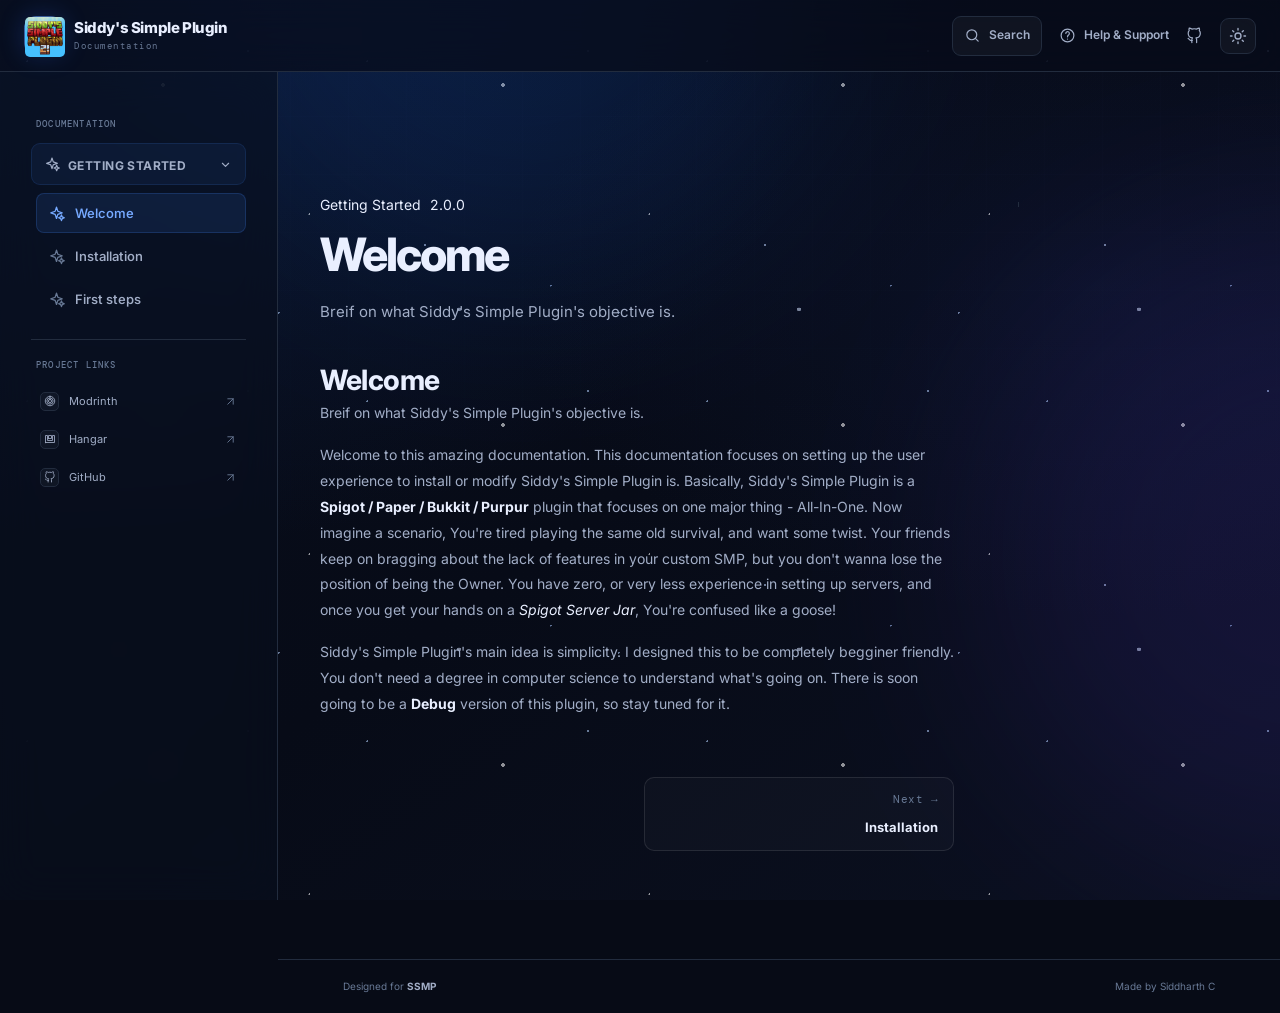
==== commit b9074448: "Added CurseForge Links to main project page" ====
--- a/index.html
+++ b/index.html
@@ -5,7 +5,8 @@
     <meta name="viewport" content="width=device-width, initial-scale=1.0">
     <meta name="theme-color" content="#080d1c">
     <meta name="description" content="Official documentation for Siddy's Simple Plugin — a powerful, lightweight Minecraft server plugin.">
-    <title>SSMP Documentation</title>
+    <title>Siddy's Documentation</title>
+    <link rel="icon" type="image/png" href="/external-textures/toasty-rem.png">
 
     <link rel="preconnect" href="https://fonts.googleapis.com">
     <link rel="preconnect" href="https://fonts.gstatic.com" crossorigin>
@@ -61,7 +62,18 @@
                 
 
             <div class="topbar-actions">
-
+                <button
+                    class="topbar-link search-trigger"
+                    id="search-trigger"
+                    type="button"
+                    aria-label="Search documentation"
+                >
+                    <svg viewBox="0 0 24 24" aria-hidden="true">
+                        <circle cx="11" cy="11" r="7"/>
+                        <path d="m16 16 4 4"/>
+                    </svg>
+                    <span>Search</span>
+                </button>
                 <a
                     class="topbar-link"
                     id="help-link"
@@ -143,7 +155,11 @@
                             target="_blank"
                             rel="noopener noreferrer"
                         >
-                            <span class="project-link-icon">M</span>
+                            <span class="project-link-icon">
+    <svg viewBox="0 0 24 24" aria-hidden="true">
+        <path d="M12 2.5a9.5 9.5 0 1 0 9.5 9.5A9.5 9.5 0 0 0 12 2.5Zm0 3.2a6.3 6.3 0 1 1-6.3 6.3A6.3 6.3 0 0 1 12 5.7Zm0 3.1a3.2 3.2 0 1 0 3.2 3.2A3.2 3.2 0 0 0 12 8.8Z"/>
+    </svg>
+</span>
                             <span>Modrinth</span>
 
                             <svg viewBox="0 0 24 24" aria-hidden="true">
@@ -157,7 +173,11 @@
                             target="_blank"
                             rel="noopener noreferrer"
                         >
-                            <span class="project-link-icon">H</span>
+                            <span class="project-link-icon">
+    <svg viewBox="0 0 24 24" aria-hidden="true">
+        <path d="M3 19V5h4v10h10V5h4v14H3Zm6-8V5h6v6H9Z"/>
+    </svg>
+</span>
                             <span>Hangar</span>
 
                             <svg viewBox="0 0 24 24" aria-hidden="true">
--- a/assets/css/style.css
+++ b/assets/css/style.css
@@ -2,12 +2,12 @@
 :root {
     color-scheme: dark;
     --bg: #070b16;
-    --bg-secondary: #0b1121;
-    --surface: rgba(15, 23, 42, .78);
+    --bg-secondary: #111a35;
+    --surface: rgba(8, 20, 47, 0.78);
     --surface-solid: #101a2d;
     --surface-hover: rgba(35, 52, 82, .55);
     --surface-active: rgba(44, 91, 170, .17);
-    --border: rgba(148, 169, 207, .13);
+    --border: rgb(34, 44, 62);
     --border-strong: rgba(148, 169, 207, .22);
     --text: #e9efff;
     --text-secondary: #a2aec7;
@@ -15,7 +15,7 @@
     --accent: #76a9ff;
     --accent-strong: #4389ff;
     --accent-soft: rgba(73, 137, 255, .14);
-    --accent-glow: rgba(49, 115, 255, .22);
+    --accent-glow: rgba(48, 86, 168, 0.22);
     --success: #4dd5a0;
     --warning: #f4bd68;
     --danger: #ff7185;
@@ -1941,10 +1941,13 @@
     }
 
     .search-trigger {
-        width: 40px;
-        justify-content: center;
-        padding: 0;
-    }
+    width: 280px;
+    justify-content: flex-start;
+    padding: 9px 12px;
+    border: 1px solid var(--border);
+    border-radius: 9px;
+    background: var(--surface-hover);
+}
 
     .search-trigger-left {
         gap: 0;
@@ -2726,4 +2729,12 @@
 
 .document-body a.doc-button-long:hover {
     transform: translateY(-1px);
+}
+
+.search-result-description {
+    display: block;
+    margin-top: 4px;
+    color: var(--text-muted);
+    font-size: 11px;
+    line-height: 1.5;
 }
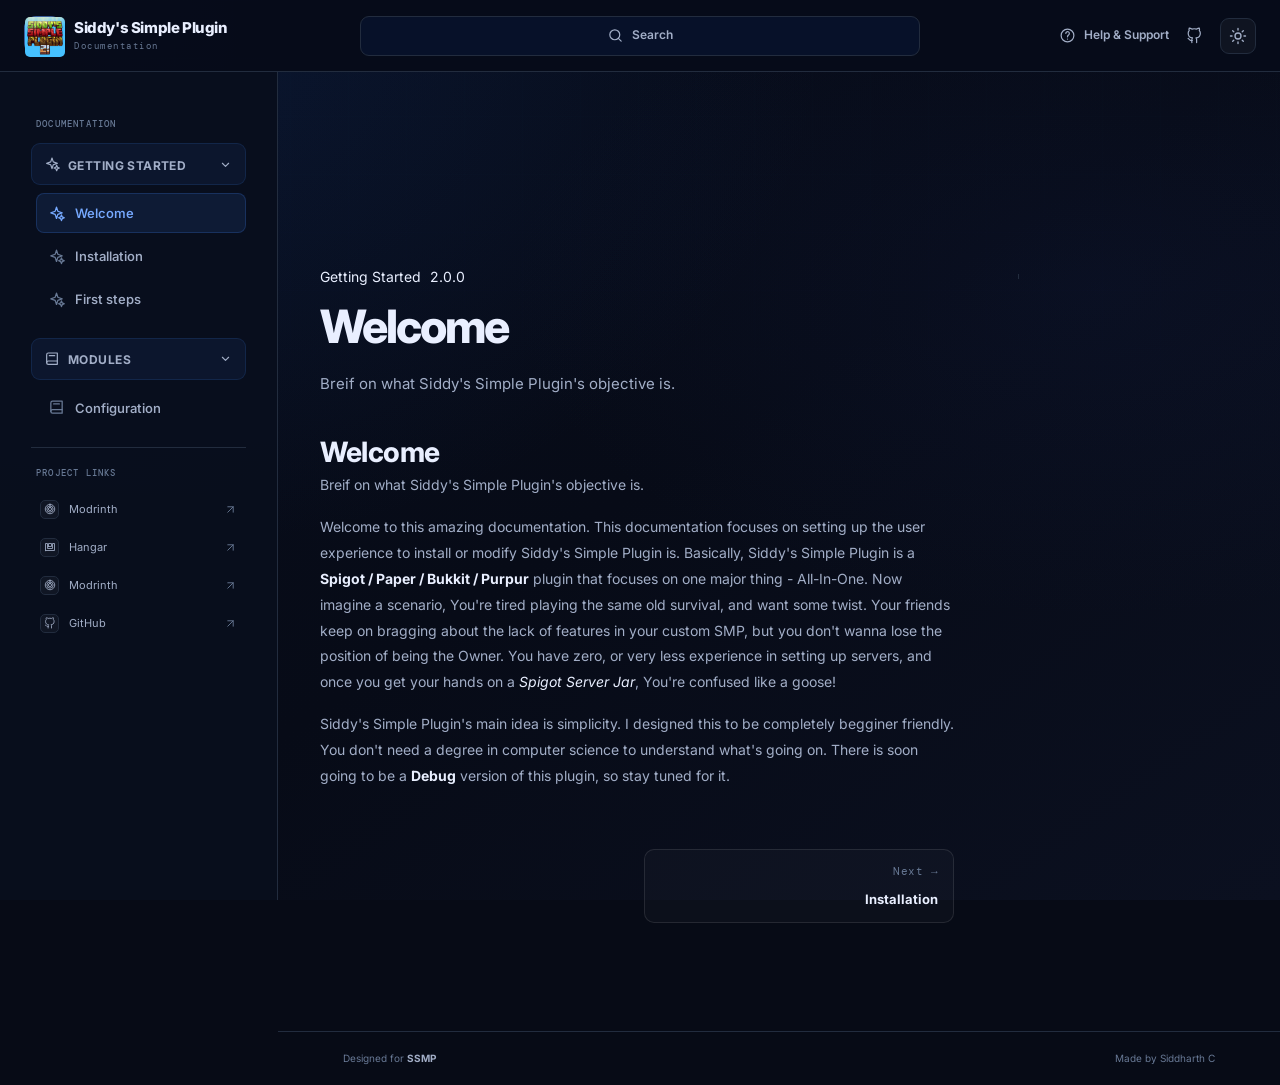
==== commit 466918d9: "Documentation edits v2" ====
--- a/index.html
+++ b/index.html
@@ -24,7 +24,6 @@
 <body>
     <div class="space-background" aria-hidden="true">
         <div class="space-grid"></div>
-        <div class="space-stars"></div>
         <div class="nebula nebula-one"></div>
         <div class="nebula nebula-two"></div>
     </div>
@@ -184,6 +183,23 @@
                                 <path d="M7 17 17 7M7 7h10v10"/>
                             </svg>
                         </a>
+                         <a
+                            id="modrinth-link"
+                            href=""
+                            target="_blank"
+                            rel="noopener noreferrer"
+                        >
+                            <span class="project-link-icon">
+    <svg viewBox="0 0 24 24" aria-hidden="true">
+        <path d="M12 2.5a9.5 9.5 0 1 0 9.5 9.5A9.5 9.5 0 0 0 12 2.5Zm0 3.2a6.3 6.3 0 1 1-6.3 6.3A6.3 6.3 0 0 1 12 5.7Zm0 3.1a3.2 3.2 0 1 0 3.2 3.2A3.2 3.2 0 0 0 12 8.8Z"/>
+    </svg>
+</span>
+                            <span>Modrinth</span>
+
+                            <svg viewBox="0 0 24 24" aria-hidden="true">
+                                <path d="M7 17 17 7M7 7h10v10"/>
+                            </svg>
+                        </a>
 
                         <a
                             href="https://github.com/SiddharthC0/siddys-simple-plugin"
--- a/assets/css/style.css
+++ b/assets/css/style.css
@@ -29,7 +29,7 @@
     --radius-lg: 18px;
     --font: "Inter", -apple-system, BlinkMacSystemFont, "Segoe UI", sans-serif;
     --mono: "DM Mono", Consolas, monospace;
-    --transition: .2s ease;
+    --transition: .16s ease;
 }
 
 [data-theme="light"] {
@@ -52,7 +52,7 @@
     --success: #148b63;
     --warning: #a66a14;
     --danger: #c83e58;
-    --code-bg: #e9eef8;
+    --code-bg: #080e1b;
 }
 
 * {
@@ -62,19 +62,19 @@
 }
 
 html {
-    scroll-behavior: smooth;
+    scroll-behavior: auto;
     scroll-padding-top: 100px;
+    overflow-x: clip;
 }
 
 body {
     min-height: 100vh;
-    overflow-x: hidden;
+    overflow-x: clip;
     background: var(--bg);
     color: var(--text);
     font-family: var(--font);
     font-size: 14px;
     line-height: 1.7;
-    transition: background var(--transition), color var(--transition);
 }
 
 button,
@@ -144,49 +144,50 @@
     overflow: hidden;
     pointer-events: none;
     background:
-        radial-gradient(ellipse at 12% 4%, rgba(20, 61, 133, .23), transparent 42%),
-        radial-gradient(ellipse at 86% 32%, rgba(27, 44, 105, .18), transparent 38%),
-        linear-gradient(145deg, #080e1e 0%, #070b17 52%, #0b1020 100%);
+        radial-gradient(ellipse at 12% 4%, rgba(20, 61, 133, .19), transparent 42%),
+        radial-gradient(ellipse at 86% 32%, rgba(27, 44, 105, .13), transparent 38%),
+        linear-gradient(145deg, #080e1e, #070b17 52%, #0b1020);
 }
 
 [data-theme="light"] .space-background {
     background:
-        radial-gradient(ellipse at 12% 4%, rgba(83, 145, 244, .13), transparent 42%),
-        radial-gradient(ellipse at 86% 32%, rgba(123, 113, 230, .09), transparent 38%),
-        linear-gradient(145deg, #edf3ff 0%, #f6f8fd 52%, #eaf0fc 100%);
+        radial-gradient(ellipse at 12% 4%, rgba(83, 145, 244, .11), transparent 42%),
+        radial-gradient(ellipse at 86% 32%, rgba(123, 113, 230, .07), transparent 38%),
+        linear-gradient(145deg, #edf3ff, #f6f8fd 52%, #eaf0fc);
 }
 
 .space-grid {
     position: absolute;
     inset: 0;
-    opacity: .2;
+    opacity: .14;
     background-image:
-        linear-gradient(rgba(112, 148, 207, .075) 1px, transparent 1px),
-        linear-gradient(90deg, rgba(112, 148, 207, .075) 1px, transparent 1px);
+        linear-gradient(rgba(112, 148, 207, .065) 1px, transparent 1px),
+        linear-gradient(90deg, rgba(112, 148, 207, .065) 1px, transparent 1px);
     background-size: 58px 58px;
-    mask-image: linear-gradient(to bottom, black, transparent 90%);
+    mask-image: linear-gradient(to bottom, #000, transparent 90%);
 }
 
 .space-stars {
     position: absolute;
     inset: 0;
-    opacity: .55;
+    opacity: .35;
     background-image:
         radial-gradient(1px 1px at 8% 18%, #b8d4ff 90%, transparent),
         radial-gradient(1px 1px at 25% 72%, #c3d8ff 90%, transparent),
         radial-gradient(2px 2px at 48% 25%, #fff 90%, transparent),
         radial-gradient(1px 1px at 73% 15%, #b8d4ff 90%, transparent),
         radial-gradient(1px 1px at 91% 63%, #fff 90%, transparent),
-        radial-gradient(1px 1px at 62% 84%, #a9c8ff 90%, transparent),
-        radial-gradient(2px 2px at 35% 91%, #d5e3ff 90%, transparent),
-        radial-gradient(1px 1px at 82% 92%, #b8d4ff 90%, transparent);
+        radial-gradient(1px 1px at 62% 84%, #a9c8ff 90%, transparent);
     background-size: 340px 340px;
 }
 
 [data-theme="light"] .space-stars {
-    opacity: .25;
-}
-
+    opacity: .18;
+}
+
+.nebula {
+    display: none;
+}
 .nebula {
     position: absolute;
     width: 650px;
@@ -221,22 +222,18 @@
 .topbar {
     position: fixed;
     z-index: 100;
-    top: 0;
-    right: 0;
-    left: 0;
+    inset: 0 0 auto;
     display: flex;
     align-items: center;
     justify-content: space-between;
     height: var(--topbar-height);
-    padding: 0 30px;
+    padding: 0 24px;
     border-bottom: 1px solid var(--border);
-    background: rgba(7, 12, 25, .72);
-    backdrop-filter: blur(24px);
-    -webkit-backdrop-filter: blur(24px);
+    background: rgba(7, 12, 25, .96);
 }
 
 [data-theme="light"] .topbar {
-    background: rgba(248, 250, 255, .78);
+    background: rgba(248, 250, 255, .97);
 }
 
 .topbar-brand,
@@ -269,7 +266,6 @@
     border: 1px solid rgba(130, 174, 255, .34);
     border-radius: 12px;
     background: linear-gradient(145deg, #235eb8, #13294f);
-    box-shadow: 0 0 26px rgba(51, 118, 255, .23), inset 0 1px rgba(255, 255, 255, .15);
     color: white;
     font-size: 19px;
     font-weight: 800;
@@ -303,14 +299,14 @@
 
 .search-trigger {
     display: flex;
-    width: min(100%, 390px);
+    width: min(100%, 580px);
     height: 40px;
     align-items: center;
     justify-content: space-between;
     padding: 0 11px;
     border: 1px solid var(--border);
     border-radius: 9px;
-    background: rgba(255, 255, 255, .035);
+    background: var(--surface);
     color: var(--text-muted);
     cursor: pointer;
     transition: var(--transition);
@@ -466,14 +462,13 @@
     bottom: 0;
     left: 0;
     width: var(--sidebar-width);
+    overflow: hidden;
     border-right: 1px solid var(--border);
-    background: rgba(9, 15, 29, .62);
-    backdrop-filter: blur(20px);
-    -webkit-backdrop-filter: blur(20px);
+    background: rgba(9, 15, 29, .97);
 }
 
 [data-theme="light"] .sidebar {
-    background: rgba(246, 249, 255, .78);
+    background: rgba(246, 249, 255, .98);
 }
 
 .sidebar-inner {
@@ -481,6 +476,7 @@
     height: 100%;
     flex-direction: column;
     overflow-y: auto;
+    overscroll-behavior: contain;
     padding: 25px 17px 14px;
 }
 
@@ -535,15 +531,6 @@
     font-family: var(--mono);
     font-size: 9px;
     letter-spacing: .6px;
-}
-
-.status-indicator {
-    width: 7px;
-    height: 7px;
-    flex-shrink: 0;
-    border-radius: 50%;
-    background: var(--success);
-    box-shadow: 0 0 10px rgba(77, 213, 160, .55);
 }
 
 .sidebar-divider {
@@ -1442,6 +1429,7 @@
     background: rgba(1, 4, 12, .68);
     backdrop-filter: blur(9px);
     -webkit-backdrop-filter: blur(9px);
+    
 }
 
 .search-overlay.open,
@@ -1466,7 +1454,6 @@
     border: 1px solid var(--border-strong);
     border-radius: 15px;
     background: var(--surface-solid);
-    box-shadow: 0 28px 100px rgba(0, 0, 0, .45), 0 0 50px var(--accent-glow);
     animation: dialog-in .2s ease;
 }
 
@@ -1572,6 +1559,8 @@
     color: var(--text-secondary);
     cursor: pointer;
     transition: var(--transition);
+    background-color: var(--bg);
+    margin-bottom: 5px;
 }
 
 .search-result:hover,
@@ -1713,7 +1702,6 @@
 .form-textarea:focus {
     border-color: var(--accent);
     outline: none;
-    box-shadow: 0 0 0 3px var(--accent-soft);
 }
 
 .editor-markdown-hint {
@@ -1748,7 +1736,6 @@
     border-color: rgba(135, 180, 255, .25);
     background: linear-gradient(135deg, #347ce7, #245bbd);
     color: white;
-    box-shadow: 0 5px 18px rgba(39, 100, 211, .22);
 }
 
 .button-primary:hover {
@@ -1789,7 +1776,6 @@
     border: 1px solid var(--border-strong);
     border-radius: 10px;
     background: var(--surface-solid);
-    box-shadow: 0 12px 40px rgba(0, 0, 0, .3);
     color: var(--text);
     font-size: 11px;
     animation: toast-in .2s ease;
@@ -1941,7 +1927,7 @@
     }
 
     .search-trigger {
-    width: 280px;
+    width: min(100%, 580px);
     justify-content: flex-start;
     padding: 9px 12px;
     border: 1px solid var(--border);
@@ -2135,7 +2121,7 @@
 }
 
 .search-trigger {
-    max-width: 460px;
+    max-width: 560px;
 }
 
 /* SIDEBAR */
@@ -2737,4 +2723,168 @@
     color: var(--text-muted);
     font-size: 11px;
     line-height: 1.5;
+}
+
+.nav-item,
+.nav-group-header,
+.project-links a,
+.icon-button,
+.search-trigger,
+.document-navigation a,
+.document-body a.doc-button,
+.button-primary,
+.button-secondary {
+    transition:
+        background-color .16s ease,
+        border-color .16s ease,
+        color .16s ease,
+        opacity .16s ease;
+}
+
+.document-navigation a:hover,
+.document-body a.doc-button:hover {
+    transform: none;
+    box-shadow: none;
+}
+
+html.search-open,
+body.search-open {
+    overflow: hidden !important;
+    height: 100% !important;
+    overscroll-behavior: none !important;
+}
+
+body.search-open {
+    position: fixed;
+    width: 100%;
+}
+
+@media (max-width: 900px) {
+    .workspace {
+        grid-template-columns: minmax(0, 1fr);
+    }
+
+    .document-layout {
+        grid-template-columns: minmax(0, 1fr);
+        width: 100%;
+        max-width: 100%;
+        margin: 0;
+        padding: 20px;
+    }
+
+    .main-area {
+        width: 100%;
+        min-width: 0;
+        margin: 0;
+    }
+
+    .document {
+        width: 100%;
+        max-width: 100%;
+        min-width: 0;
+    }
+
+    .document-page {
+        width: 100%;
+        min-width: 0;
+    }
+
+    .document-body {
+        width: 100%;
+        min-width: 0;
+    }
+
+    .toc-sidebar {
+        display: none;
+    }
+}
+
+.topbar {
+    position: relative;
+}
+
+.search-trigger {
+    position: absolute;
+    left: 50%;
+    transform: translateX(-50%);
+    display: flex;
+    align-items: center;
+    justify-content: center;
+    min-width: 180px;
+    z-index: 5;
+}
+
+@media (max-width: 760px) {
+    .search-trigger {
+        min-width: 42px;
+        width: 42px;
+        height: 42px;
+    }
+
+    .search-trigger span {
+        display: none;
+    }
+}
+
+.search-overlay {
+    position: absolute;
+    inset: 0;
+    z-index: 1000;
+    display: none;
+    background: transparent;
+    backdrop-filter: none;
+    -webkit-backdrop-filter: none;
+    pointer-events: none;
+}
+
+.search-overlay.open {
+    display: block;
+    pointer-events: auto;
+}
+
+.search-dialog {
+    position: fixed;
+    top: calc(var(--topbar-height) + 8px);
+    left: 50%;
+    transform: translateX(-50%);
+    width: min(560px, calc(100vw - 32px));
+    max-height: min(520px, calc(100vh - var(--topbar-height) - 24px));
+    overflow: hidden;
+    display: flex;
+    flex-direction: column;
+    background: var(--surface-solid, #101a2d);
+    border: 1px solid var(--border, rgba(255,255,255,.1));
+    border-radius: 14px;
+    pointer-events: auto;
+    animation: search-dropdown-in .16s ease-out;
+}
+
+@keyframes search-dropdown-in {
+    from {
+        opacity: 0;
+        transform: translate(-50%, -8px);
+    }
+    to {
+        opacity: 1;
+        transform: translate(-50%, 0);
+    }
+}
+
+.search-results {
+    overflow-y: auto;
+    overscroll-behavior: contain;
+    max-height: 420px;
+}
+
+@media (max-width: 600px) {
+    .search-dialog {
+        width: calc(100vw - 24px);
+        top: calc(var(--topbar-height) + 6px);
+    }
+}
+
+.topbar {
+    position: sticky;
+    top: 0;
+    z-index: 1001;
 }
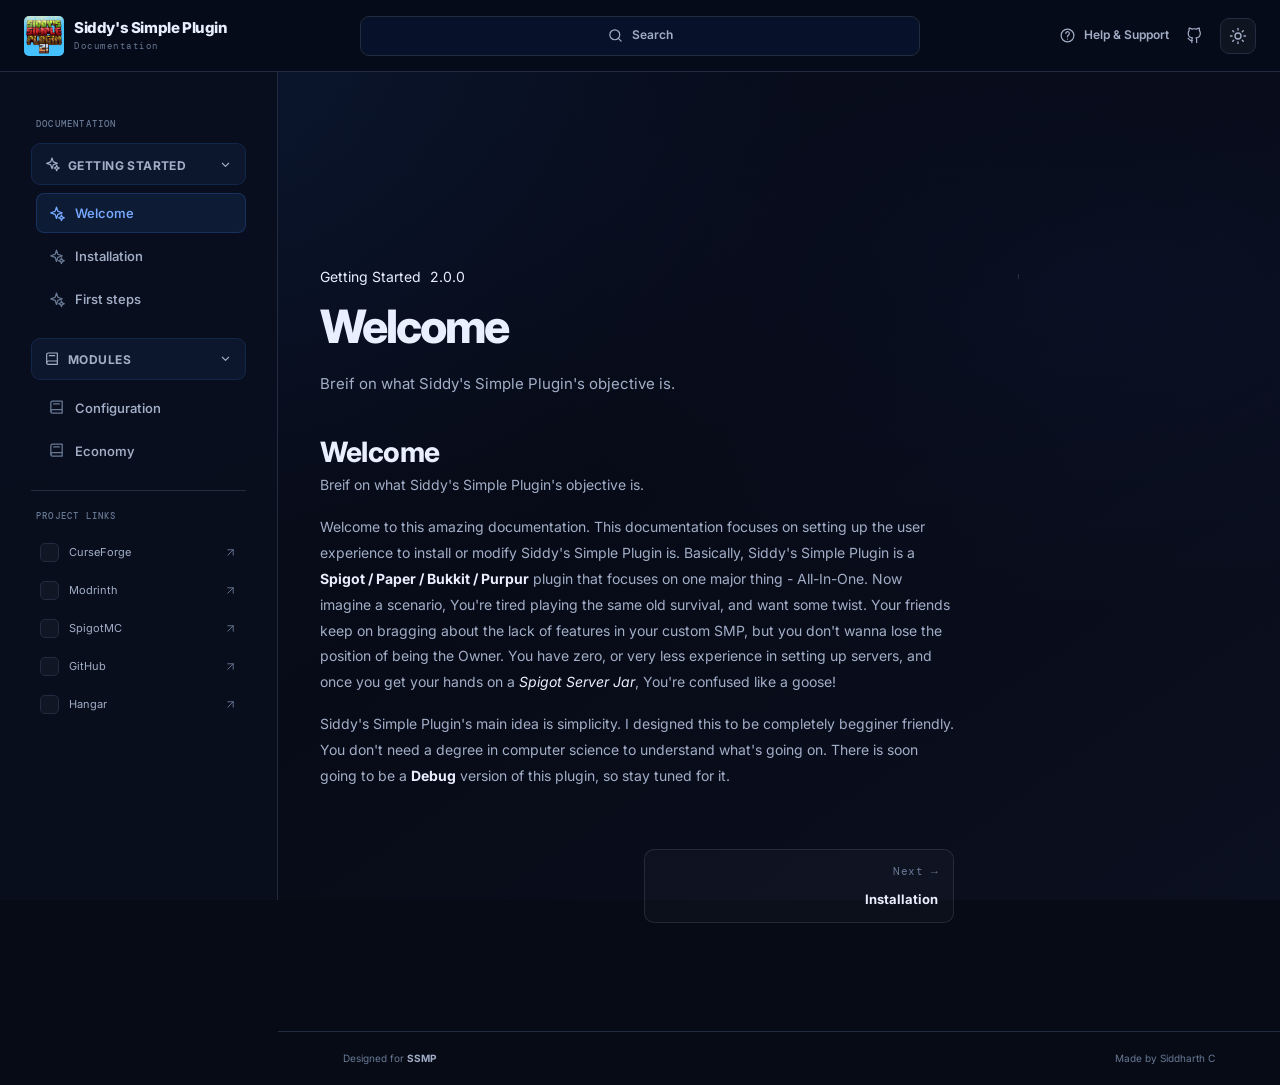
==== commit ef5d8f35: "Updated both Plugin & Docs" ====
--- a/index.html
+++ b/index.html
@@ -148,78 +148,68 @@
 
                     <nav class="project-links" aria-label="Project links">
 
-                        <a
-                            id="modrinth-link"
-                            href="https://modrinth.com/plugin/siddys-simple-plugin"
-                            target="_blank"
-                            rel="noopener noreferrer"
-                        >
-                            <span class="project-link-icon">
-    <svg viewBox="0 0 24 24" aria-hidden="true">
-        <path d="M12 2.5a9.5 9.5 0 1 0 9.5 9.5A9.5 9.5 0 0 0 12 2.5Zm0 3.2a6.3 6.3 0 1 1-6.3 6.3A6.3 6.3 0 0 1 12 5.7Zm0 3.1a3.2 3.2 0 1 0 3.2 3.2A3.2 3.2 0 0 0 12 8.8Z"/>
-    </svg>
-</span>
-                            <span>Modrinth</span>
-
-                            <svg viewBox="0 0 24 24" aria-hidden="true">
-                                <path d="M7 17 17 7M7 7h10v10"/>
-                            </svg>
-                        </a>
-
-                        <a
-                            id="hangar-link"
-                            href="https://hangar.papermc.io/"
-                            target="_blank"
-                            rel="noopener noreferrer"
-                        >
-                            <span class="project-link-icon">
-    <svg viewBox="0 0 24 24" aria-hidden="true">
-        <path d="M3 19V5h4v10h10V5h4v14H3Zm6-8V5h6v6H9Z"/>
-    </svg>
-</span>
-                            <span>Hangar</span>
-
-                            <svg viewBox="0 0 24 24" aria-hidden="true">
-                                <path d="M7 17 17 7M7 7h10v10"/>
-                            </svg>
-                        </a>
-                         <a
-                            id="modrinth-link"
-                            href=""
-                            target="_blank"
-                            rel="noopener noreferrer"
-                        >
-                            <span class="project-link-icon">
-    <svg viewBox="0 0 24 24" aria-hidden="true">
-        <path d="M12 2.5a9.5 9.5 0 1 0 9.5 9.5A9.5 9.5 0 0 0 12 2.5Zm0 3.2a6.3 6.3 0 1 1-6.3 6.3A6.3 6.3 0 0 1 12 5.7Zm0 3.1a3.2 3.2 0 1 0 3.2 3.2A3.2 3.2 0 0 0 12 8.8Z"/>
-    </svg>
-</span>
-                            <span>Modrinth</span>
-
-                            <svg viewBox="0 0 24 24" aria-hidden="true">
-                                <path d="M7 17 17 7M7 7h10v10"/>
-                            </svg>
-                        </a>
-
-                        <a
-                            href="https://github.com/SiddharthC0/siddys-simple-plugin"
-                            target="_blank"
-                            rel="noopener noreferrer"
-                        >
-                            <span class="project-link-icon">
-                                <svg viewBox="0 0 24 24" aria-hidden="true">
-                                    <path d="M9 19c-4.3 1.4-4.3-2.5-6-3m12 6v-3.9a3.4 3.4 0 0 0-.9-2.7c3-.3 6.1-1.5 6.1-6.7a5.2 5.2 0 0 0-1.4-3.6 4.8 4.8 0 0 0-.1-3.6s-1.1-.3-3.7 1.4a13 13 0 0 0-6.7 0C5.7 1.2 4.6 1.5 4.6 1.5a4.8 4.8 0 0 0-.1 3.6 5.2 5.2 0 0 0-1.4 3.6c0 5.2 3.1 6.4 6.1 6.7a3.4 3.4 0 0 0-.9 2.7V22"/>
-                                </svg>
-                            </span>
-
-                            <span>GitHub</span>
-
-                            <svg viewBox="0 0 24 24" aria-hidden="true">
-                                <path d="M7 17 17 7M7 7h10v10"/>
-                            </svg>
-                        </a>
-
-                    </nav>
+    <a id="curseforge-link"
+       href="https://www.curseforge.com/minecraft/bukkit-plugins/siddys-simple-plugin"
+       target="_blank" rel="noopener noreferrer">
+        <span class="project-link-icon">
+            <img src="https://cdn.simpleicons.org/curseforge" alt="">
+        </span>
+        <span>CurseForge</span>
+        <svg viewBox="0 0 24 24" aria-hidden="true">
+            <path d="M7 17 17 7M7 7h10v10"/>
+        </svg>
+    </a>
+
+    <a id="modrinth-link"
+       href="https://modrinth.com/plugin/siddys-simple-plugin"
+       target="_blank" rel="noopener noreferrer">
+        <span class="project-link-icon">
+            <img src="https://cdn.simpleicons.org/modrinth" alt="">
+        </span>
+        <span>Modrinth</span>
+        <svg viewBox="0 0 24 24" aria-hidden="true">
+            <path d="M7 17 17 7M7 7h10v10"/>
+        </svg>
+    </a>
+
+    <a id="spigot-link"
+       href="https://www.spigotmc.org/resources/siddys-simple-plugin.140401/"
+       target="_blank" rel="noopener noreferrer">
+        <span class="project-link-icon">
+            <img src="https://cdn.simpleicons.org/spigotmc" alt="">
+        </span>
+        <span>SpigotMC</span>
+        <svg viewBox="0 0 24 24" aria-hidden="true">
+            <path d="M7 17 17 7M7 7h10v10"/>
+        </svg>
+    </a>
+
+    <a id="github-link"
+       href="https://github.com/SiddharthC0/siddys-simple-plugin"
+       target="_blank" rel="noopener noreferrer">
+        <span class="project-link-icon">
+            <img src="https://cdn.simpleicons.org/github" alt="">
+        </span>
+        <span>GitHub</span>
+        <svg viewBox="0 0 24 24" aria-hidden="true">
+            <path d="M7 17 17 7M7 7h10v10"/>
+        </svg>
+    </a>
+
+    <a id="hangar-link"
+       href="https://hangar.papermc.io/SiddharthC0/SiddysSimplePlugin/versions/1.8.1"
+       target="_blank" rel="noopener noreferrer">
+        <span class="project-link-icon">
+            <img src="https://cdn.simpleicons.org/papermc" alt="">
+        </span>
+        <span>Hangar</span>
+        <svg viewBox="0 0 24 24" aria-hidden="true">
+            <path d="M7 17 17 7M7 7h10v10"/>
+        </svg>
+    </a>
+
+</nav>
+
 
                     
                 </div>
--- a/assets/css/style.css
+++ b/assets/css/style.css
@@ -263,9 +263,6 @@
     width: 39px;
     height: 39px;
     place-items: center;
-    border: 1px solid rgba(130, 174, 255, .34);
-    border-radius: 12px;
-    background: linear-gradient(145deg, #235eb8, #13294f);
     color: white;
     font-size: 19px;
     font-weight: 800;
@@ -1090,7 +1087,7 @@
     padding: 3px 6px;
     border: 1px solid var(--border);
     border-radius: 5px;
-    background: var(--accent-soft);
+    background: var(--code-bg);
     color: var(--accent);
     font-family: var(--mono);
     font-size: .9em;
@@ -2629,7 +2626,7 @@
     box-sizing: border-box;
     padding: 0 20px 18px;
     border-top: 1px solid var(--border-color, rgba(255, 255, 255, 0.08));
-    color: var(--text-secondary, #b5b5b5);
+    color: var(--text-primary);
     animation: collapse-open 0.2s ease;
 }
 
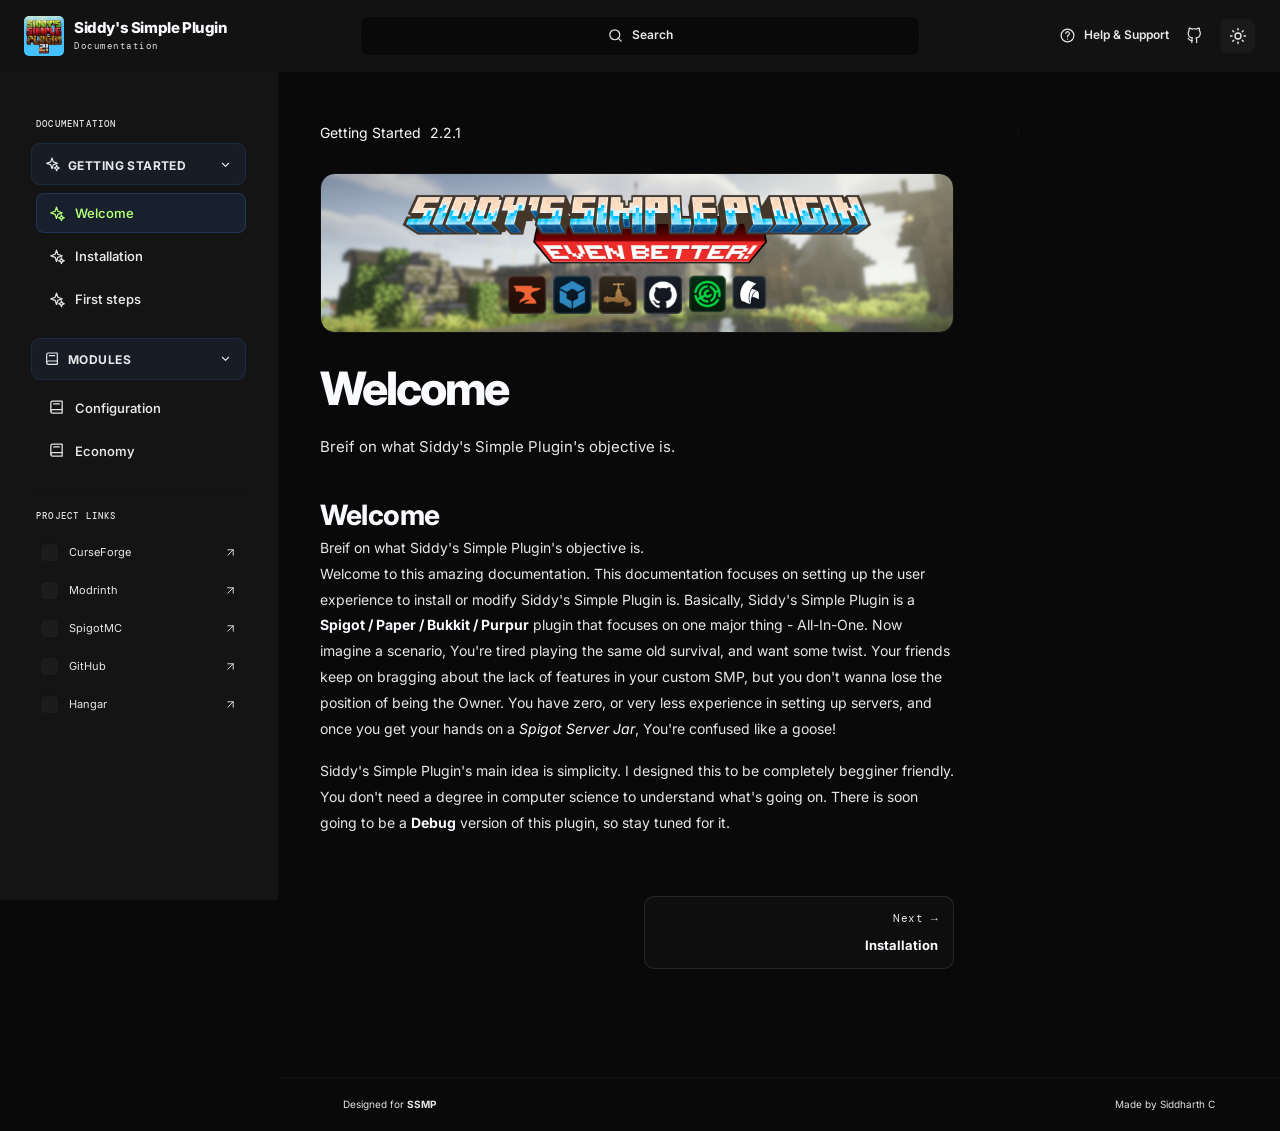
==== commit 59f31ecc: "Documentation Update v3" ====
--- a/index.html
+++ b/index.html
@@ -22,11 +22,6 @@
 </head>
 
 <body>
-    <div class="space-background" aria-hidden="true">
-        <div class="space-grid"></div>
-        <div class="nebula nebula-one"></div>
-        <div class="nebula nebula-two"></div>
-    </div>
     
 
     <div class="app-shell">
--- a/assets/css/style.css
+++ b/assets/css/style.css
@@ -1,25 +1,25 @@
 
 :root {
     color-scheme: dark;
-    --bg: #070b16;
-    --bg-secondary: #111a35;
-    --surface: rgba(8, 20, 47, 0.78);
-    --surface-solid: #101a2d;
-    --surface-hover: rgba(35, 52, 82, .55);
-    --surface-active: rgba(44, 91, 170, .17);
-    --border: rgb(34, 44, 62);
-    --border-strong: rgba(148, 169, 207, .22);
-    --text: #e9efff;
-    --text-secondary: #a2aec7;
-    --text-muted: #687995;
-    --accent: #76a9ff;
-    --accent-strong: #4389ff;
-    --accent-soft: rgba(73, 137, 255, .14);
-    --accent-glow: rgba(48, 86, 168, 0.22);
+    --bg: #090909;
+    --bg-secondary: #121212;
+    --surface: rgb(15, 15, 16);
+    --surface-solid: #323232;
+    --surface-hover: rgba(118, 118, 118, 0.55);
+    --surface-active: rgba(27, 27, 27, 0.17);
+    --border: rgb(19, 19, 19);
+    --border-strong: rgba(29, 29, 29, 0.22);
+    --text: #f9fbff;
+    --text-secondary: #e6e7e9;
+    --text-muted: #e2e3e6;
+    --accent: #b4ff76;
+    --accent-strong: #8bff43;
+    --accent-soft: rgba(57, 57, 57, 0.14);
+    --accent-glow: rgba(25, 25, 26, 0.22);
     --success: #4dd5a0;
     --warning: #f4bd68;
     --danger: #ff7185;
-    --code-bg: #080e1b;
+    --code-bg: #0e111a;
     --topbar-height: 72px;
     --sidebar-width: 278px;
     --toc-width: 220px;
@@ -36,10 +36,10 @@
     color-scheme: light;
     --bg: #edf2fb;
     --bg-secondary: #f5f7fc;
-    --surface: rgba(255, 255, 255, .82);
+    --surface: rgba(255, 255, 255, 1);
     --surface-solid: #ffffff;
-    --surface-hover: rgba(222, 233, 251, .8);
-    --surface-active: rgba(61, 119, 224, .10);
+    --surface-hover: rgba(222, 233, 251, 0.5);
+    --surface-active: rgba(61, 119, 224, 1);
     --border: rgba(50, 75, 119, .13);
     --border-strong: rgba(50, 75, 119, .23);
     --text: #17243c;
@@ -229,11 +229,11 @@
     height: var(--topbar-height);
     padding: 0 24px;
     border-bottom: 1px solid var(--border);
-    background: rgba(7, 12, 25, .96);
+    background: #121212;
 }
 
 [data-theme="light"] .topbar {
-    background: rgba(248, 250, 255, .97);
+    background: rgba(248, 250, 255, 1);
 }
 
 .topbar-brand,
@@ -303,7 +303,7 @@
     padding: 0 11px;
     border: 1px solid var(--border);
     border-radius: 9px;
-    background: var(--surface);
+    background: var(--bg);
     color: var(--text-muted);
     cursor: pointer;
     transition: var(--transition);
@@ -446,8 +446,6 @@
 
 .workspace {
     display: flex;
-    min-height: 100vh;
-    padding-top: var(--topbar-height);
 }
 
 /* Sidebar */
@@ -461,7 +459,7 @@
     width: var(--sidebar-width);
     overflow: hidden;
     border-right: 1px solid var(--border);
-    background: rgba(9, 15, 29, .97);
+    background: #141414;
 }
 
 [data-theme="light"] .sidebar {
@@ -608,7 +606,7 @@
     padding: 7px 10px;
     border: 1px solid transparent;
     border-radius: 8px;
-    background: transparent;
+    background: var(--bg);
     color: var(--text-secondary);
     font-size: 12px;
     font-weight: 500;
@@ -618,13 +616,13 @@
 }
 
 .nav-item:hover {
-    background: var(--surface-hover);
+    background: var(--bg-secondary);
     color: var(--text);
 }
 
 .nav-item.active {
-    border-color: rgba(94, 150, 255, .15);
-    background: var(--surface-active);
+    border-color: var(--bg);
+    background: var(--bg);
     color: var(--accent);
     font-weight: 650;
 }
@@ -1423,7 +1421,7 @@
     align-items: flex-start;
     justify-content: center;
     padding: 13vh 20px 30px;
-    background: rgba(1, 4, 12, .68);
+    background: #121212;
     backdrop-filter: blur(9px);
     -webkit-backdrop-filter: blur(9px);
     
@@ -1450,7 +1448,7 @@
     overflow: hidden;
     border: 1px solid var(--border-strong);
     border-radius: 15px;
-    background: var(--surface-solid);
+    background: var(--bg);
     animation: dialog-in .2s ease;
 }
 
@@ -2250,7 +2248,6 @@
 .main-area {
     min-width: 0;
     margin-left: var(--sidebar-width);
-    padding-top: var(--topbar-height);
 }
 
 .document-layout {
@@ -2580,11 +2577,13 @@
     margin: 10px 0;
     border: 1px solid var(--border-color, rgba(255, 255, 255, 0.1));
     border-radius: 14px;
-    background: rgba(255, 255, 255, 0.025);
+    background: #080e1b;
     overflow: hidden;
     transition: border-color 0.2s ease, background 0.2s ease;
 }
-
+[data-theme="light"] .doc-collapse {
+    background: #0e111a;
+}
 .doc-collapse:hover {
     border-color: var(--accent-color, rgba(120, 150, 255, 0.4));
 }
@@ -2613,7 +2612,7 @@
     content: "+";
     font-size: 20px;
     font-weight: 400;
-    color: var(--text-secondary, #999);
+    color: var(--text-secondary, #dadada);
     transition: transform 0.2s ease;
 }
 
@@ -2849,7 +2848,7 @@
     overflow: hidden;
     display: flex;
     flex-direction: column;
-    background: var(--surface-solid, #101a2d);
+    background: var(--bg-secondary);
     border: 1px solid var(--border, rgba(255,255,255,.1));
     border-radius: 14px;
     pointer-events: auto;
@@ -2884,4 +2883,48 @@
     position: sticky;
     top: 0;
     z-index: 1001;
-}+}
+
+
+/* DOCUMENT HERO MEDIA */
+
+.document-hero {
+    width: 100%;
+    margin: 28px 0 30px;
+    overflow: hidden;
+    border: 1px solid var(--border);
+    border-radius: 14px;
+    background: var(--code-bg);
+}
+
+.document-hero img,
+.document-hero video {
+    display: block;
+    width: 100%;
+    max-height: 440px;
+    margin: 0;
+    border: 0;
+    border-radius: inherit;
+}
+
+.document-hero img {
+    height: auto;
+    object-fit: cover;
+}
+
+.document-hero video {
+    background: #000;
+    object-fit: contain;
+}
+
+@media (max-width: 760px) {
+    .document-hero {
+        margin: 22px 0 25px;
+        border-radius: 10px;
+    }
+
+    .document-hero img,
+    .document-hero video {
+        max-height: 260px;
+    }
+}
